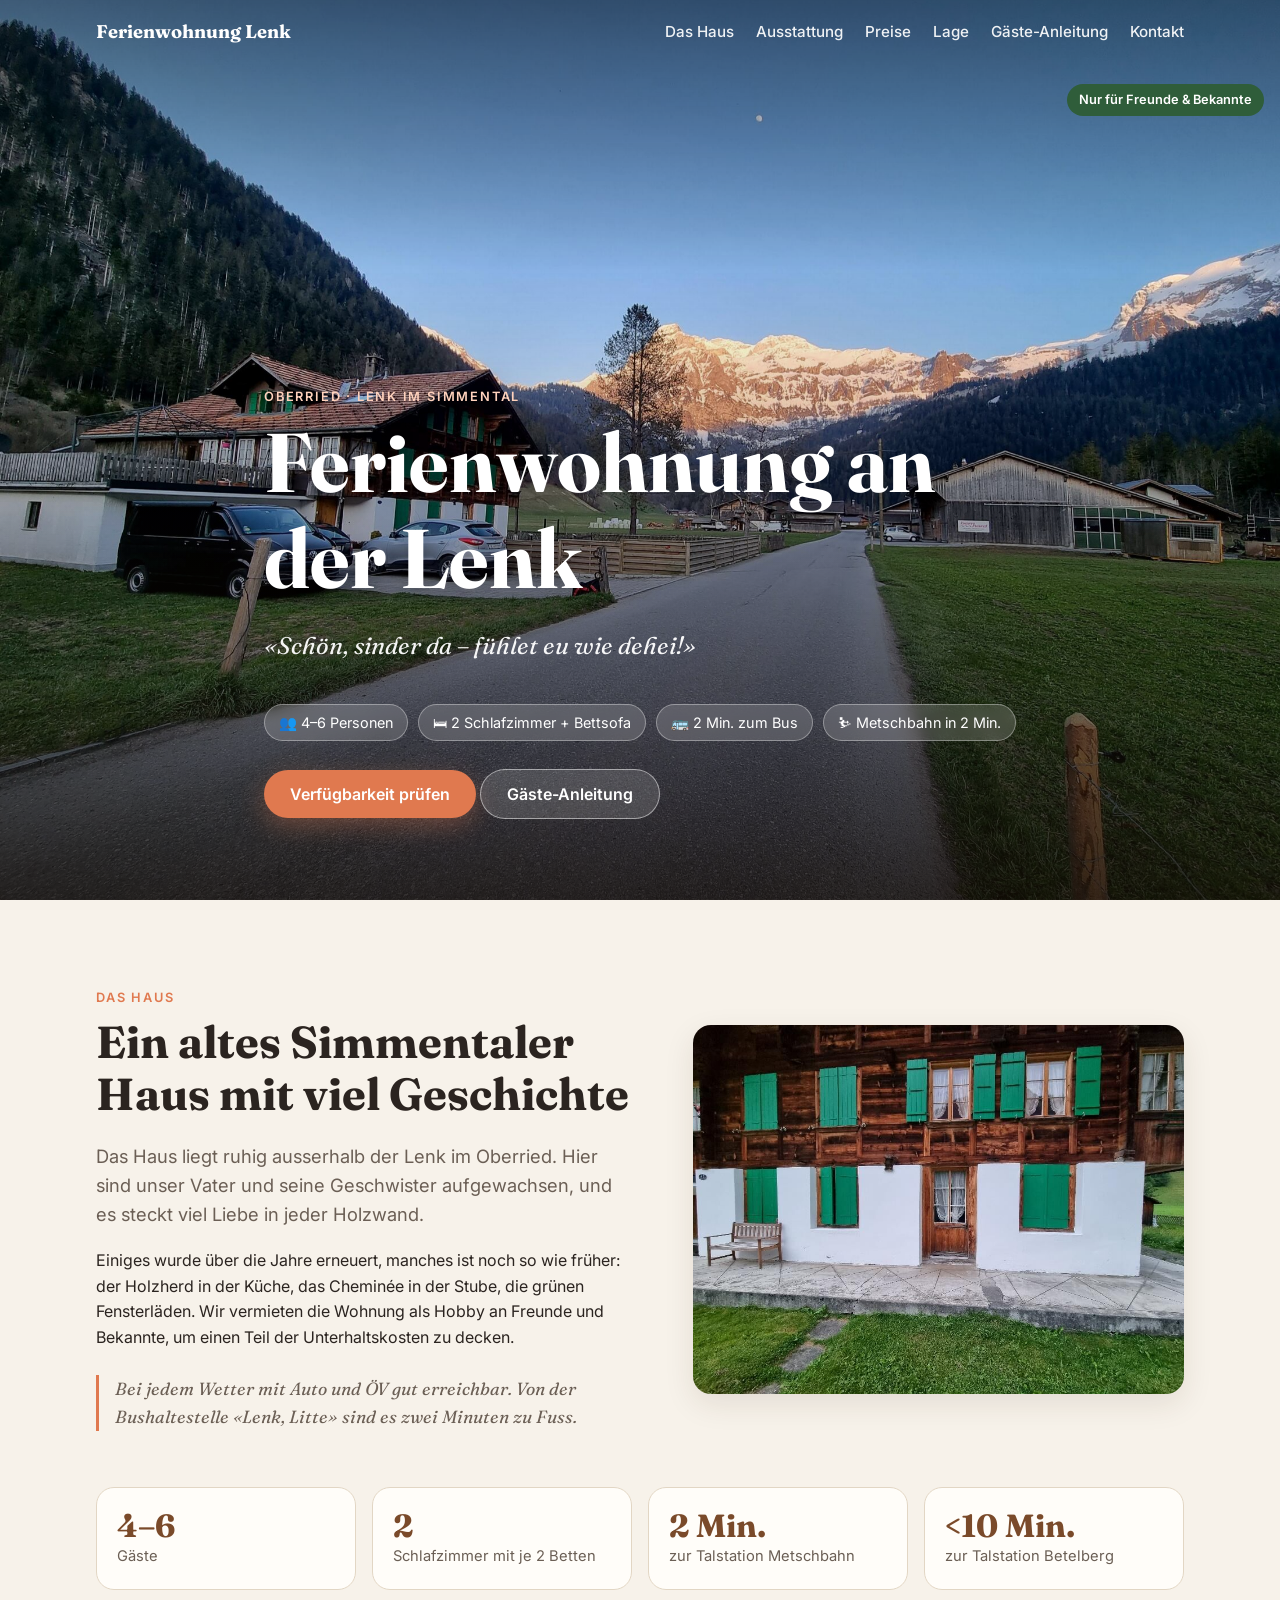
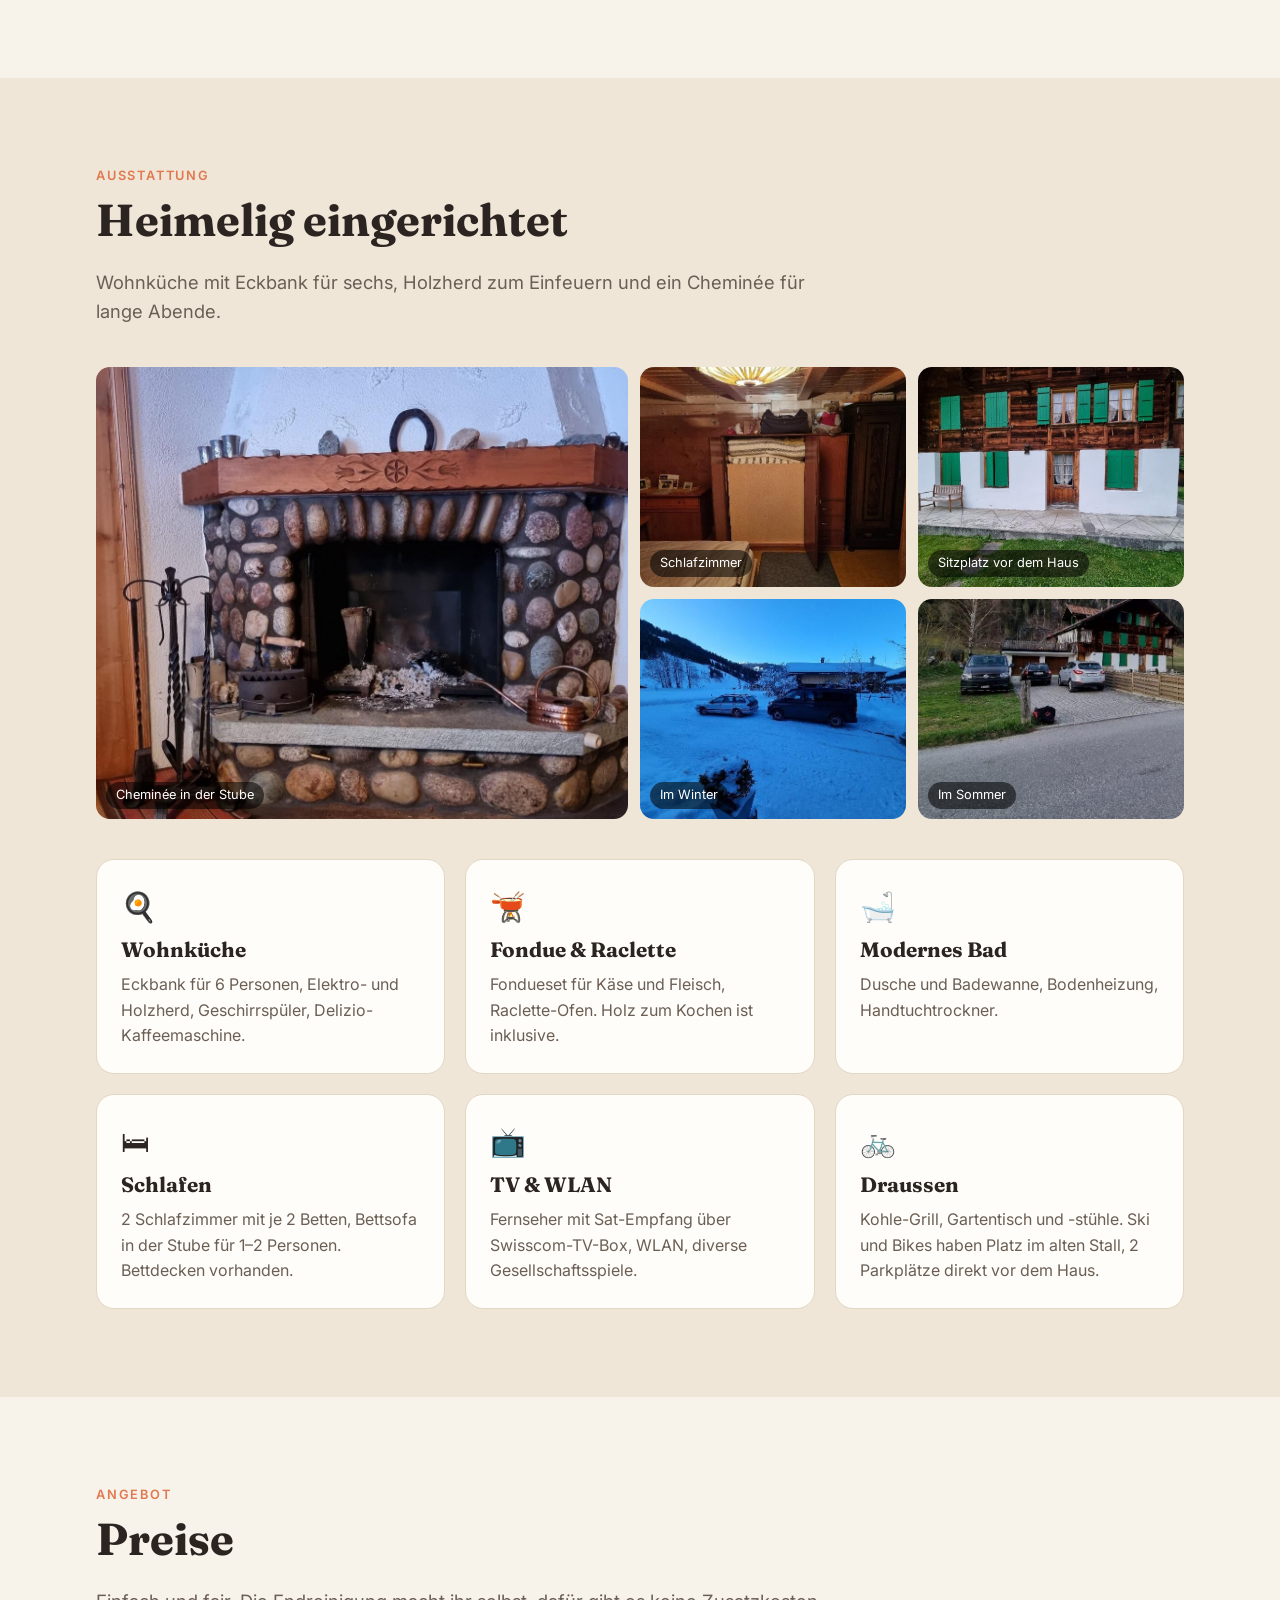
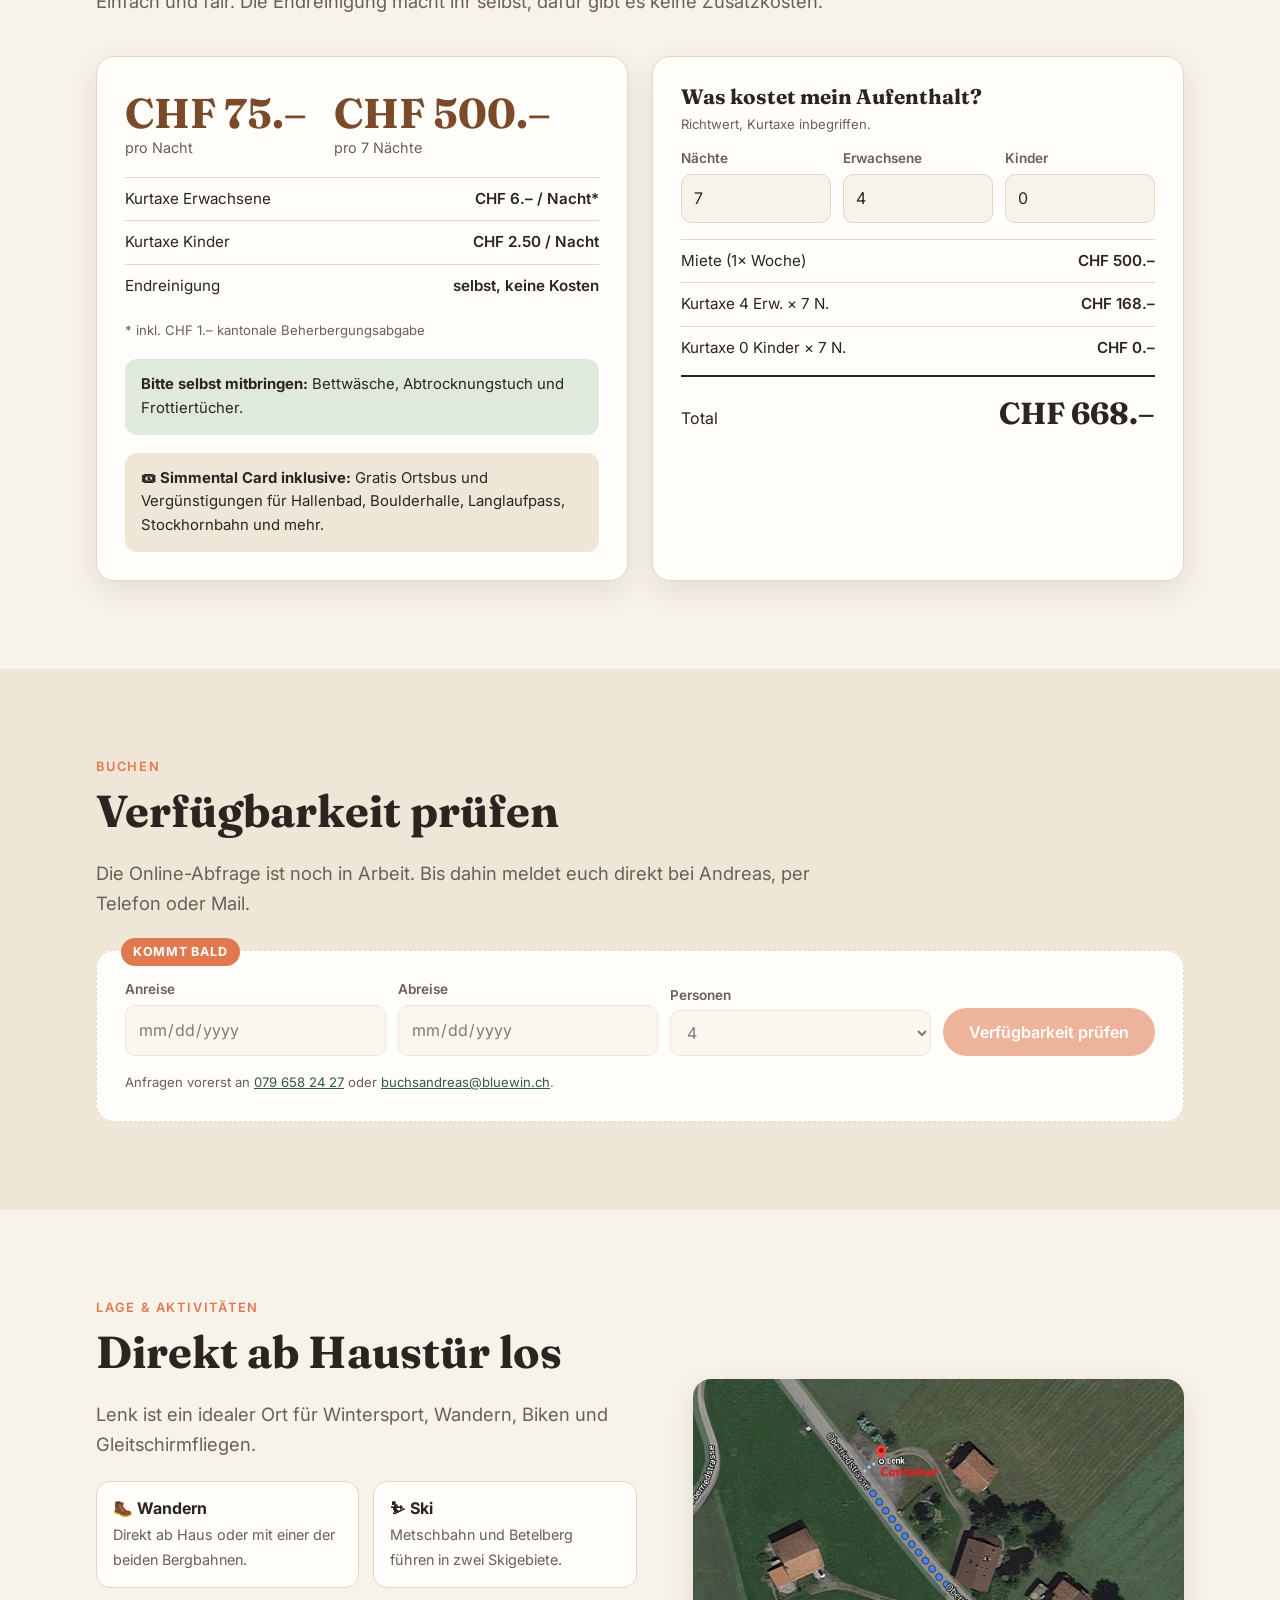
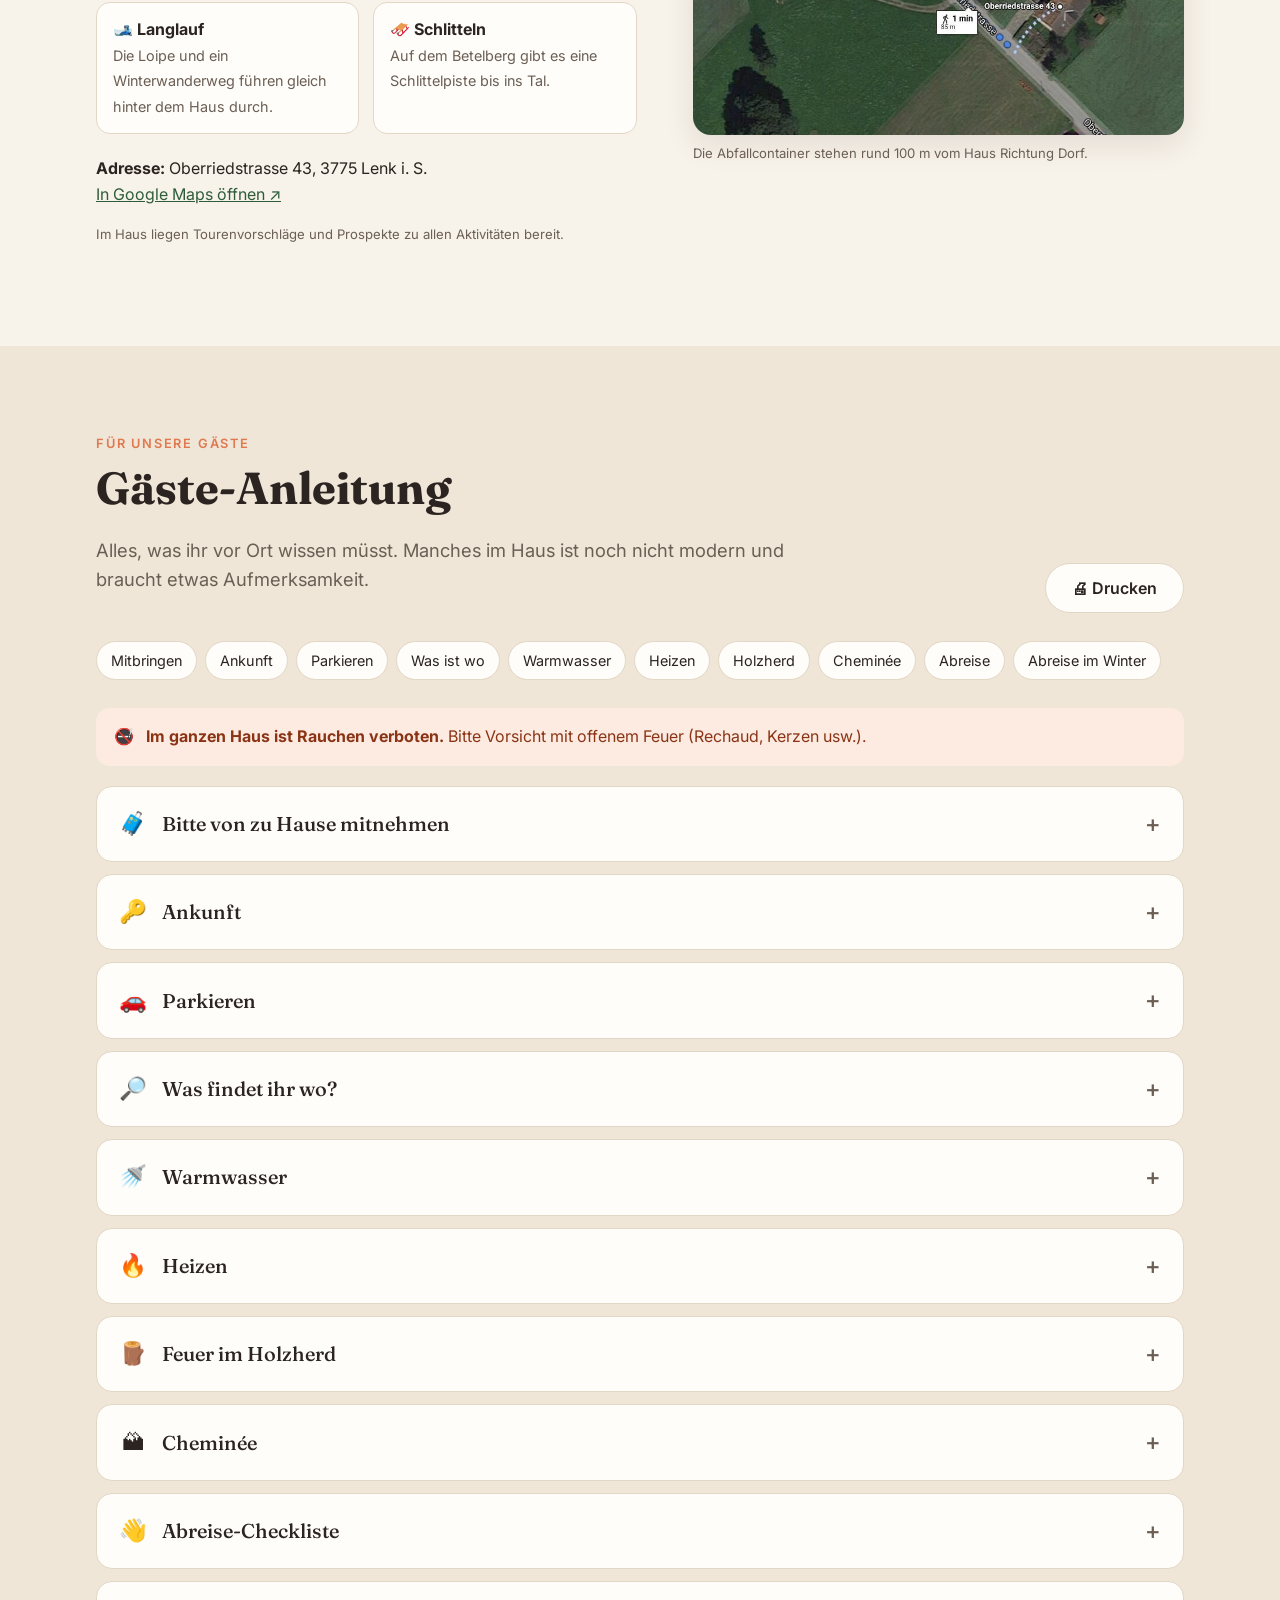
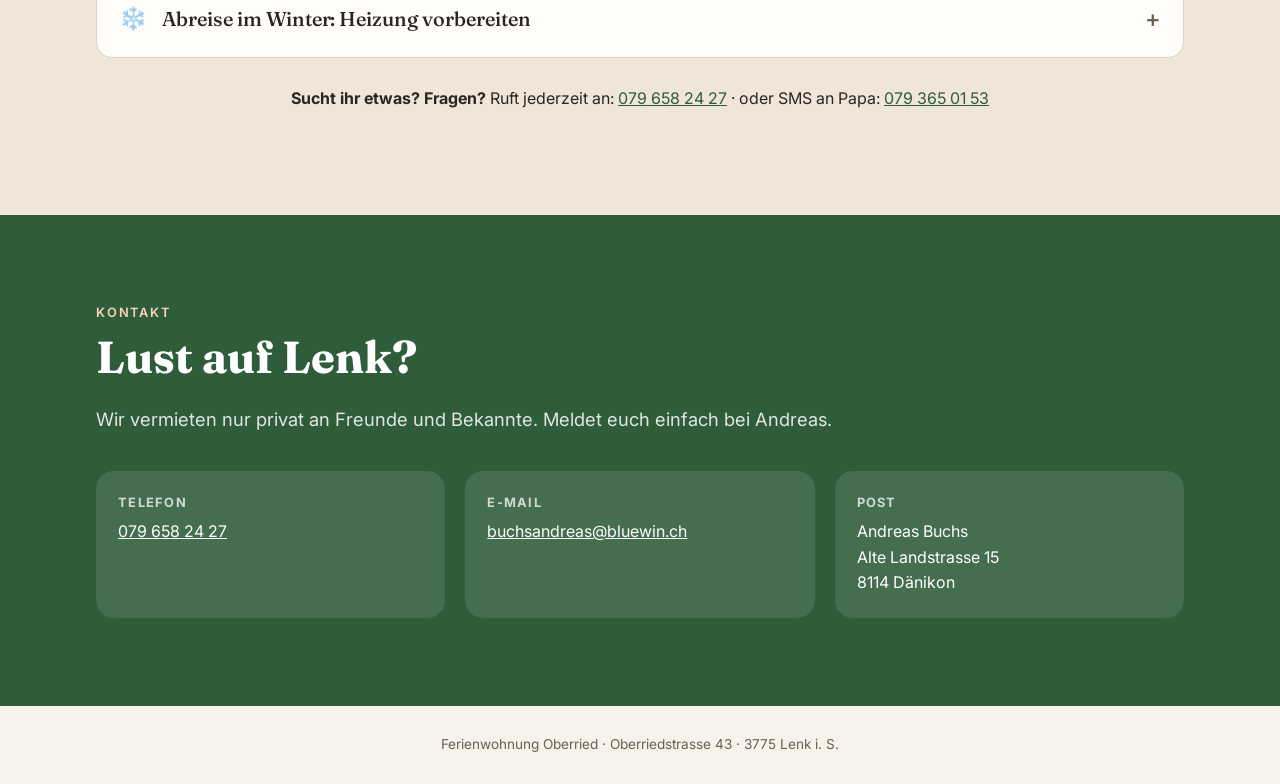
==== index.html @ f58a3313 "Webseite Ferienwohnung Lenk mit Angebot, Preisrechner und Gäste-Anleitung Co-Authored-By: Claude Opu" ====
<!doctype html>
<html lang="de-CH">
<head>
<meta charset="utf-8">
<meta name="viewport" content="width=device-width, initial-scale=1">
<title>Ferienwohnung Lenk</title>
<meta name="description" content="Heimelige Ferienwohnung für 4–6 Personen im Oberried an der Lenk im Simmental. Wandern, Biken, Skifahren direkt ab Haus.">
<meta property="og:title" content="Ferienwohnung an der Lenk im Simmental">
<meta property="og:description" content="Heimelige Ferienwohnung für 4–6 Personen im Oberried, Lenk i. S.">
<meta property="og:image" content="assets/img/hero.jpg">
<link rel="icon" href="data:image/svg+xml,<svg xmlns='http://www.w3.org/2000/svg' viewBox='0 0 64 64'><path d='M4 56 24 20l10 16 8-12 18 32Z' fill='%232f5d3a'/><path d='m24 20 6 10-6-2-6 4Z' fill='%23fff'/></svg>">
<link rel="preconnect" href="https://fonts.googleapis.com">
<link rel="preconnect" href="https://fonts.gstatic.com" crossorigin>
<link href="https://fonts.googleapis.com/css2?family=Fraunces:opsz,wght@9..144,500;9..144,700&family=Inter:wght@400;500;600&display=swap" rel="stylesheet">
<style>
:root{
  --bg:#f7f2ea; --bg-alt:#efe6d8; --card:#fffdf9; --ink:#2b2420; --muted:#6b5f55;
  --wood:#7a4a2a; --green:#2f5d3a; --green-soft:#dfe9dc; --glow:#e0794f; --line:#e2d6c4;
  --warn-bg:#fdebe2; --warn-ink:#8a3415; --shadow:0 10px 30px rgba(60,40,20,.10);
  --radius:18px;
}
@media (prefers-color-scheme: dark){
  :root:not([data-theme="light"]){
    --bg:#1a1714; --bg-alt:#221e1a; --card:#2a2520; --ink:#f1e9df; --muted:#b5a898;
    --wood:#d79a6a; --green:#8fc59b; --green-soft:#24362a; --glow:#f09a72; --line:#3b342d;
    --warn-bg:#3a2219; --warn-ink:#f4b08f; --shadow:0 10px 30px rgba(0,0,0,.35);
  }
}
:root[data-theme="dark"]{
  --bg:#1a1714; --bg-alt:#221e1a; --card:#2a2520; --ink:#f1e9df; --muted:#b5a898;
  --wood:#d79a6a; --green:#8fc59b; --green-soft:#24362a; --glow:#f09a72; --line:#3b342d;
  --warn-bg:#3a2219; --warn-ink:#f4b08f; --shadow:0 10px 30px rgba(0,0,0,.35);
}
*{box-sizing:border-box}
html{scroll-behavior:smooth;scroll-padding-top:72px}
body{margin:0;background:var(--bg);color:var(--ink);font:16px/1.6 Inter,system-ui,sans-serif;-webkit-font-smoothing:antialiased}
img{max-width:100%;display:block}
a{color:var(--green)}
h1,h2,h3{font-family:Fraunces,Georgia,serif;line-height:1.15;margin:0 0 .5em}
h2{font-size:clamp(1.9rem,4vw,2.8rem)}
h3{font-size:1.3rem}
.wrap{max-width:1120px;margin:0 auto;padding:0 16px}
section{padding:88px 0}
.eyebrow{font-size:.8rem;letter-spacing:.14em;text-transform:uppercase;color:var(--glow);font-weight:600;margin-bottom:.6em}
.lead{font-size:1.15rem;color:var(--muted);max-width:62ch}

/* Nav */
.nav{position:fixed;inset:0 0 auto 0;z-index:50;transition:background .3s,box-shadow .3s}
.nav .wrap{display:flex;align-items:center;gap:16px;height:64px}
.brand{font-family:Fraunces,serif;font-weight:700;font-size:1.15rem;color:#fff;text-decoration:none;margin-right:auto;white-space:nowrap}
.nav ul{display:flex;gap:22px;list-style:none;margin:0;padding:0}
.nav a.l{color:#fff;text-decoration:none;font-weight:500;font-size:.95rem;opacity:.92}
.nav a.l:hover{opacity:1}
.nav.solid{background:color-mix(in srgb,var(--bg) 92%,transparent);backdrop-filter:blur(10px);box-shadow:0 1px 0 var(--line)}
.nav.solid .brand,.nav.solid a.l{color:var(--ink)}
.menu-btn{display:none;background:none;border:0;color:inherit;font-size:1.6rem;cursor:pointer;color:#fff}
.nav.solid .menu-btn{color:var(--ink)}
@media (max-width:820px){
  .menu-btn{display:block}
  .nav ul{position:absolute;top:64px;left:0;right:0;flex-direction:column;gap:0;background:var(--bg);box-shadow:var(--shadow);display:none}
  .nav ul.open{display:flex}
  .nav ul a.l{display:block;padding:14px 16px;color:var(--ink);border-top:1px solid var(--line)}
}

/* Hero */
.hero{position:relative;min-height:100svh;display:flex;align-items:flex-end;color:#fff;padding:0 0 9vh;overflow:hidden}
.hero img{position:absolute;inset:0;width:100%;height:100%;object-fit:cover;object-position:60% 40%;z-index:-2;transform:scale(1.05);animation:zoom 18s ease-out forwards}
@keyframes zoom{to{transform:scale(1)}}
.hero::after{content:"";position:absolute;inset:0;z-index:-1;background:linear-gradient(180deg,rgba(0,0,0,.45) 0%,rgba(0,0,0,0) 30%,rgba(0,0,0,.15) 55%,rgba(20,12,6,.78) 100%)}
.hero h1{font-size:clamp(2.6rem,7vw,5.2rem);max-width:13ch;margin-bottom:.25em;text-shadow:0 2px 20px rgba(0,0,0,.3)}
.hero p.sub{font-family:Fraunces,serif;font-style:italic;font-size:clamp(1.15rem,2.4vw,1.5rem);margin:0 0 1.6em;opacity:.95}
.pill-row{display:flex;flex-wrap:wrap;gap:10px;margin-bottom:28px}
.pill{background:rgba(255,255,255,.16);border:1px solid rgba(255,255,255,.35);backdrop-filter:blur(6px);padding:6px 14px;border-radius:999px;font-size:.9rem}
.btn{display:inline-flex;align-items:center;gap:8px;border:0;border-radius:999px;padding:14px 26px;font:600 1rem Inter,sans-serif;text-decoration:none;cursor:pointer;transition:transform .15s,box-shadow .15s}
.btn:hover{transform:translateY(-2px)}
.btn-primary{background:var(--glow);color:#fff;box-shadow:0 8px 24px rgba(224,121,79,.35)}
.btn-ghost{background:rgba(255,255,255,.14);color:#fff;border:1px solid rgba(255,255,255,.5)}
.btn:disabled{opacity:.55;cursor:not-allowed;transform:none;box-shadow:none}
.private{position:absolute;top:84px;right:16px;background:var(--green);color:#fff;font-size:.8rem;font-weight:600;padding:6px 12px;border-radius:999px}

/* Intro */
.split{display:grid;grid-template-columns:1.1fr 1fr;gap:56px;align-items:center}
@media (max-width:860px){.split{grid-template-columns:1fr;gap:32px}}
.photo{border-radius:var(--radius);overflow:hidden;box-shadow:var(--shadow)}
.photo img{width:100%;height:100%;object-fit:cover}
.quote{border-left:3px solid var(--glow);padding-left:16px;font-family:Fraunces,serif;font-style:italic;font-size:1.1rem;color:var(--muted);margin:24px 0 0}
.facts{display:grid;grid-template-columns:repeat(4,1fr);gap:16px;margin-top:56px}
@media (max-width:760px){.facts{grid-template-columns:repeat(2,1fr)}}
.fact{background:var(--card);border:1px solid var(--line);border-radius:var(--radius);padding:20px}
.fact b{display:block;font-family:Fraunces,serif;font-size:2rem;color:var(--wood);line-height:1.1}
.fact span{color:var(--muted);font-size:.92rem}

/* Ausstattung */
.alt{background:var(--bg-alt)}
.grid3{display:grid;grid-template-columns:repeat(3,1fr);gap:20px;margin-top:40px}
@media (max-width:900px){.grid3{grid-template-columns:repeat(2,1fr)}}
@media (max-width:560px){.grid3{grid-template-columns:1fr}}
.card{background:var(--card);border:1px solid var(--line);border-radius:var(--radius);padding:24px}
.card .ic{font-size:1.8rem;margin-bottom:8px}
.card p{margin:0;color:var(--muted)}
.gallery{display:grid;grid-template-columns:2fr 1fr 1fr;grid-template-rows:220px 220px;gap:12px;margin-top:40px}
.gallery figure{margin:0;border-radius:14px;overflow:hidden;position:relative}
.gallery figure:first-child{grid-row:span 2}
.gallery img{width:100%;height:100%;object-fit:cover;transition:transform .5s}
.gallery figure:hover img{transform:scale(1.04)}
.gallery figcaption{position:absolute;left:10px;bottom:10px;background:rgba(0,0,0,.55);color:#fff;font-size:.8rem;padding:3px 10px;border-radius:999px}
@media (max-width:700px){.gallery{grid-template-columns:1fr 1fr;grid-template-rows:200px 150px 150px}.gallery figure:first-child{grid-column:span 2;grid-row:auto}}

/* Preise */
.price-grid{display:grid;grid-template-columns:1fr 1fr;gap:24px;margin-top:40px}
@media (max-width:860px){.price-grid{grid-template-columns:1fr}}
.price-card{background:var(--card);border:1px solid var(--line);border-radius:var(--radius);padding:28px;box-shadow:var(--shadow)}
.price-big{display:flex;gap:28px;flex-wrap:wrap;margin:8px 0 18px}
.price-big div b{font-family:Fraunces,serif;font-size:2.6rem;color:var(--wood);line-height:1}
.price-big div span{display:block;color:var(--muted);font-size:.9rem}
.tbl{width:100%;border-collapse:collapse;font-size:.95rem}
.tbl td{padding:9px 0;border-top:1px solid var(--line)}
.tbl td:last-child{text-align:right;font-weight:600}
.note{background:var(--green-soft);border-radius:12px;padding:14px 16px;font-size:.93rem;margin-top:18px}
.calc label{display:block;font-size:.85rem;font-weight:600;color:var(--muted);margin-bottom:4px}
.calc .row{display:grid;grid-template-columns:repeat(3,1fr);gap:12px;margin-bottom:16px}
.calc input,.avail input,.avail select{width:100%;padding:11px 12px;border-radius:10px;border:1px solid var(--line);background:var(--bg);color:var(--ink);font:inherit}
.calc .total{display:flex;justify-content:space-between;align-items:baseline;border-top:2px solid var(--ink);padding-top:12px;margin-top:6px}
.calc .total b{font-family:Fraunces,serif;font-size:1.9rem}
.small{font-size:.82rem;color:var(--muted)}

/* Verfügbarkeit */
.avail{position:relative;background:var(--card);border:1px dashed var(--line);border-radius:var(--radius);padding:28px;margin-top:32px}
.avail .row{display:grid;grid-template-columns:1fr 1fr 1fr auto;gap:12px;align-items:end}
@media (max-width:760px){.avail .row{grid-template-columns:1fr 1fr}.avail .row .btn{grid-column:span 2;justify-content:center}}
.avail label{display:block;font-size:.85rem;font-weight:600;color:var(--muted);margin-bottom:4px}
.avail fieldset{border:0;padding:0;margin:0;min-width:0}
.avail .row>*,.calc .row>*{min-width:0}
@media (max-width:420px){.avail{padding:24px 16px}}
.avail fieldset:disabled input,.avail fieldset:disabled select{opacity:.6}
.soon{position:absolute;top:-13px;left:24px;background:var(--glow);color:#fff;font-size:.78rem;font-weight:700;letter-spacing:.06em;text-transform:uppercase;padding:4px 12px;border-radius:999px}

/* Lage */
.act{display:grid;grid-template-columns:repeat(2,1fr);gap:14px;margin-top:22px}
.act div{background:var(--card);border:1px solid var(--line);border-radius:14px;padding:14px 16px}
.act b{display:block}
.act span{color:var(--muted);font-size:.9rem}

/* Anleitung */
.guide-head{display:flex;justify-content:space-between;align-items:flex-end;gap:20px;flex-wrap:wrap}
.chips{display:flex;flex-wrap:wrap;gap:8px;margin:28px 0}
.chips a{text-decoration:none;color:var(--ink);background:var(--card);border:1px solid var(--line);padding:7px 14px;border-radius:999px;font-size:.9rem}
.chips a:hover{border-color:var(--glow)}
.warn{background:var(--warn-bg);color:var(--warn-ink);border-radius:14px;padding:16px 18px;margin:0 0 20px;display:flex;gap:12px}
details.g{background:var(--card);border:1px solid var(--line);border-radius:16px;margin-bottom:12px;overflow:hidden}
details.g summary{cursor:pointer;list-style:none;padding:18px 22px;display:flex;align-items:center;gap:14px;font-family:Fraunces,serif;font-size:1.25rem;font-weight:500}
details.g summary::-webkit-details-marker{display:none}
details.g summary .em{font-size:1.4rem;width:1.8rem;text-align:center}
details.g summary::after{content:"+";margin-left:auto;font-family:Inter,sans-serif;font-size:1.5rem;color:var(--muted);transition:transform .2s}
details.g[open] summary::after{transform:rotate(45deg)}
details.g .body{padding:0 22px 22px 66px}
@media (max-width:600px){details.g .body{padding:0 18px 18px}}
details.g ul,details.g ol{padding-left:1.2em;margin:.4em 0 1em}
details.g li{margin:.35em 0}
.alert{border-left:4px solid var(--glow);background:var(--warn-bg);color:var(--warn-ink);padding:10px 14px;border-radius:0 10px 10px 0;margin:12px 0}
.figs{display:grid;grid-template-columns:repeat(auto-fill,minmax(180px,1fr));gap:12px;margin:14px 0}
.figs figure{margin:0}
.figs img{border-radius:10px;aspect-ratio:4/3;object-fit:cover;width:100%;cursor:zoom-in}
.figs figcaption{font-size:.82rem;color:var(--muted);margin-top:4px}
.sub-h{font-family:Inter,sans-serif;font-weight:600;font-size:1rem;margin:18px 0 4px}
.check li{list-style:none;margin-left:-1.2em}
.check label{display:flex;gap:10px;align-items:flex-start;cursor:pointer}
.check input{margin-top:5px;accent-color:var(--green);width:18px;height:18px;flex:none}
.check input:checked + span{text-decoration:line-through;color:var(--muted)}
.progress{height:6px;background:var(--line);border-radius:6px;overflow:hidden;margin:6px 0 14px}
.progress i{display:block;height:100%;background:var(--green);width:0;transition:width .3s}
.dims{display:flex;flex-wrap:wrap;gap:8px;margin:6px 0}
.dims span{background:var(--bg-alt);border-radius:8px;padding:4px 10px;font-size:.88rem}

/* Kontakt */
.contact{background:var(--green);color:#fff}
.contact a{color:#fff}
.contact .lead{color:rgba(255,255,255,.85)}
.contact-grid{display:grid;grid-template-columns:repeat(3,1fr);gap:20px;margin-top:36px}
@media (max-width:760px){.contact-grid{grid-template-columns:1fr}}
.contact-grid div{background:rgba(255,255,255,.1);border-radius:var(--radius);padding:22px}
.contact-grid b{display:block;font-size:.8rem;letter-spacing:.1em;text-transform:uppercase;opacity:.75;margin-bottom:6px}
footer{padding:28px 0;font-size:.85rem;color:var(--muted);text-align:center}

/* Lightbox */
.lb{position:fixed;inset:0;background:rgba(0,0,0,.88);display:none;align-items:center;justify-content:center;z-index:100;padding:16px;cursor:zoom-out}
.lb.on{display:flex}
.lb img{max-height:90vh;border-radius:10px}

.reveal{opacity:0;transform:translateY(24px);transition:opacity .7s,transform .7s}
.reveal.in{opacity:1;transform:none}
@media (prefers-reduced-motion:reduce){.reveal{opacity:1;transform:none}.hero img{animation:none}}

@media print{
  .nav,.hero,#haus,#ausstattung,#angebot,#verfuegbarkeit,#lage,.contact,footer,.chips,.print-btn{display:none!important}
  body{background:#fff;color:#000}
  details.g{break-inside:avoid;border:0}
  details.g .body{padding-left:0}
}
</style>
</head>
<body>

<nav class="nav" id="nav">
  <div class="wrap">
    <a class="brand" href="#top">Ferienwohnung Lenk</a>
    <button class="menu-btn" aria-label="Menü" id="menuBtn">☰</button>
    <ul id="menu">
      <li><a class="l" href="#haus">Das Haus</a></li>
      <li><a class="l" href="#ausstattung">Ausstattung</a></li>
      <li><a class="l" href="#angebot">Preise</a></li>
      <li><a class="l" href="#lage">Lage</a></li>
      <li><a class="l" href="#anleitung">Gäste-Anleitung</a></li>
      <li><a class="l" href="#kontakt">Kontakt</a></li>
    </ul>
  </div>
</nav>

<header class="hero" id="top">
  <img src="assets/img/hero.jpg" alt="Das Haus im Oberried mit Blick auf die verschneiten Berge im Abendrot">
  <span class="private">Nur für Freunde &amp; Bekannte</span>
  <div class="wrap">
    <div class="eyebrow" style="color:#ffd2bd">Oberried · Lenk im Simmental</div>
    <h1>Ferienwohnung an der Lenk</h1>
    <p class="sub">«Schön, sinder da – fühlet eu wie dehei!»</p>
    <div class="pill-row">
      <span class="pill">👥 4–6 Personen</span>
      <span class="pill">🛏 2 Schlafzimmer + Bettsofa</span>
      <span class="pill">🚌 2 Min. zum Bus</span>
      <span class="pill">⛷ Metschbahn in 2 Min.</span>
    </div>
    <a class="btn btn-primary" href="#verfuegbarkeit">Verfügbarkeit prüfen</a>
    <a class="btn btn-ghost" href="#anleitung">Gäste-Anleitung</a>
  </div>
</header>

<main>
<section id="haus">
  <div class="wrap split">
    <div class="reveal">
      <div class="eyebrow">Das Haus</div>
      <h2>Ein altes Simmentaler Haus mit viel Geschichte</h2>
      <p class="lead">Das Haus liegt ruhig ausserhalb der Lenk im Oberried. Hier sind unser Vater und seine Geschwister aufgewachsen, und es steckt viel Liebe in jeder Holzwand.</p>
      <p>Einiges wurde über die Jahre erneuert, manches ist noch so wie früher: der Holzherd in der Küche, das Cheminée in der Stube, die grünen Fensterläden. Wir vermieten die Wohnung als Hobby an Freunde und Bekannte, um einen Teil der Unterhaltskosten zu decken.</p>
      <p class="quote">Bei jedem Wetter mit Auto und ÖV gut erreichbar. Von der Bushaltestelle «Lenk, Litte» sind es zwei Minuten zu Fuss.</p>
    </div>
    <div class="photo reveal" style="aspect-ratio:4/3"><img src="assets/img/haus.jpg" alt="Fassade des Hauses mit grünen Fensterläden" loading="lazy"></div>
  </div>
  <div class="wrap">
    <div class="facts reveal">
      <div class="fact"><b>4–6</b><span>Gäste</span></div>
      <div class="fact"><b>2</b><span>Schlafzimmer mit je 2 Betten</span></div>
      <div class="fact"><b>2 Min.</b><span>zur Talstation Metschbahn</span></div>
      <div class="fact"><b>&lt;10 Min.</b><span>zur Talstation Betelberg</span></div>
    </div>
  </div>
</section>

<section id="ausstattung" class="alt">
  <div class="wrap">
    <div class="reveal">
      <div class="eyebrow">Ausstattung</div>
      <h2>Heimelig eingerichtet</h2>
      <p class="lead">Wohnküche mit Eckbank für sechs, Holzherd zum Einfeuern und ein Cheminée für lange Abende.</p>
    </div>
    <div class="gallery reveal">
      <figure><img src="assets/img/cheminee.jpg" alt="Cheminée aus Bollensteinen in der Stube" loading="lazy"><figcaption>Cheminée in der Stube</figcaption></figure>
      <figure><img src="assets/img/schlafzimmer.jpg" alt="Schlafzimmer mit Holztäfer" loading="lazy"><figcaption>Schlafzimmer</figcaption></figure>
      <figure><img src="assets/img/haus.jpg" alt="Hausfassade" loading="lazy" style="object-position:30% 50%"><figcaption>Sitzplatz vor dem Haus</figcaption></figure>
      <figure><img src="assets/img/parkplatz-winter.jpg" alt="Haus im Winter mit Schnee" loading="lazy"><figcaption>Im Winter</figcaption></figure>
      <figure><img src="assets/img/parkplatz-sommer.jpg" alt="Haus im Sommer mit Parkplatz" loading="lazy"><figcaption>Im Sommer</figcaption></figure>
    </div>
    <div class="grid3">
      <div class="card reveal"><div class="ic">🍳</div><h3>Wohnküche</h3><p>Eckbank für 6 Personen, Elektro- und Holzherd, Geschirrspüler, Delizio-Kaffeemaschine.</p></div>
      <div class="card reveal"><div class="ic">🫕</div><h3>Fondue &amp; Raclette</h3><p>Fondueset für Käse und Fleisch, Raclette-Ofen. Holz zum Kochen ist inklusive.</p></div>
      <div class="card reveal"><div class="ic">🛁</div><h3>Modernes Bad</h3><p>Dusche und Badewanne, Bodenheizung, Handtuchtrockner.</p></div>
      <div class="card reveal"><div class="ic">🛏</div><h3>Schlafen</h3><p>2 Schlafzimmer mit je 2 Betten, Bettsofa in der Stube für 1–2 Personen. Bettdecken vorhanden.</p></div>
      <div class="card reveal"><div class="ic">📺</div><h3>TV &amp; WLAN</h3><p>Fernseher mit Sat-Empfang über Swisscom-TV-Box, WLAN, diverse Gesellschaftsspiele.</p></div>
      <div class="card reveal"><div class="ic">🚲</div><h3>Draussen</h3><p>Kohle-Grill, Gartentisch und -stühle. Ski und Bikes haben Platz im alten Stall, 2 Parkplätze direkt vor dem Haus.</p></div>
    </div>
  </div>
</section>

<section id="angebot">
  <div class="wrap">
    <div class="reveal">
      <div class="eyebrow">Angebot</div>
      <h2>Preise</h2>
      <p class="lead">Einfach und fair. Die Endreinigung macht ihr selbst, dafür gibt es keine Zusatzkosten.</p>
    </div>
    <div class="price-grid">
      <div class="price-card reveal">
        <div class="price-big">
          <div><b>CHF 75.–</b><span>pro Nacht</span></div>
          <div><b>CHF 500.–</b><span>pro 7 Nächte</span></div>
        </div>
        <table class="tbl">
          <tr><td>Kurtaxe Erwachsene</td><td>CHF 6.– / Nacht*</td></tr>
          <tr><td>Kurtaxe Kinder</td><td>CHF 2.50 / Nacht</td></tr>
          <tr><td>Endreinigung</td><td>selbst, keine Kosten</td></tr>
        </table>
        <p class="small">* inkl. CHF 1.– kantonale Beherbergungsabgabe</p>
        <div class="note"><b>Bitte selbst mitbringen:</b> Bettwäsche, Abtrocknungstuch und Frottiertücher.</div>
        <div class="note" style="background:var(--bg-alt)"><b>🎟 Simmental Card inklusive:</b> Gratis Ortsbus und Vergünstigungen für Hallenbad, Boulderhalle, Langlaufpass, Stockhornbahn und mehr.</div>
      </div>
      <div class="price-card calc reveal" id="calc">
        <h3>Was kostet mein Aufenthalt?</h3>
        <p class="small" style="margin-top:-6px">Richtwert, Kurtaxe inbegriffen.</p>
        <div class="row">
          <div><label for="cN">Nächte</label><input id="cN" type="number" min="1" max="60" value="7"></div>
          <div><label for="cA">Erwachsene</label><input id="cA" type="number" min="1" max="6" value="4"></div>
          <div><label for="cK">Kinder</label><input id="cK" type="number" min="0" max="5" value="0"></div>
        </div>
        <table class="tbl">
          <tr><td id="lMiete">Miete</td><td id="vMiete"></td></tr>
          <tr><td id="lKurA">Kurtaxe Erwachsene</td><td id="vKurA"></td></tr>
          <tr><td id="lKurK">Kurtaxe Kinder</td><td id="vKurK"></td></tr>
        </table>
        <div class="total"><span>Total</span><b id="vTot"></b></div>
        <p class="small" id="cWarn" style="color:var(--warn-ink);min-height:1.2em"></p>
      </div>
    </div>
  </div>
</section>

<section id="verfuegbarkeit" class="alt">
  <div class="wrap">
    <div class="reveal">
      <div class="eyebrow">Buchen</div>
      <h2>Verfügbarkeit prüfen</h2>
      <p class="lead">Die Online-Abfrage ist noch in Arbeit. Bis dahin meldet euch direkt bei Andreas, per Telefon oder Mail.</p>
    </div>
    <form class="avail reveal" onsubmit="return false" aria-describedby="availNote">
      <span class="soon">Kommt bald</span>
      <fieldset disabled>
        <div class="row">
          <div><label for="aIn">Anreise</label><input id="aIn" type="date"></div>
          <div><label for="aOut">Abreise</label><input id="aOut" type="date"></div>
          <div><label for="aG">Personen</label>
            <select id="aG"><option>1</option><option>2</option><option>3</option><option selected>4</option><option>5</option><option>6</option></select></div>
          <button class="btn btn-primary" type="submit" disabled>Verfügbarkeit prüfen</button>
        </div>
      </fieldset>
      <p class="small" id="availNote" style="margin:16px 0 0">Anfragen vorerst an <a href="tel:+41796582427">079 658 24 27</a> oder <a href="mailto:buchsandreas@bluewin.ch?subject=Anfrage%20Ferienwohnung%20Lenk">buchsandreas@bluewin.ch</a>.</p>
    </form>
  </div>
</section>

<section id="lage">
  <div class="wrap split">
    <div class="reveal">
      <div class="eyebrow">Lage &amp; Aktivitäten</div>
      <h2>Direkt ab Haustür los</h2>
      <p class="lead">Lenk ist ein idealer Ort für Wintersport, Wandern, Biken und Gleitschirmfliegen.</p>
      <div class="act">
        <div><b>🥾 Wandern</b><span>Direkt ab Haus oder mit einer der beiden Bergbahnen.</span></div>
        <div><b>⛷ Ski</b><span>Metschbahn und Betelberg führen in zwei Skigebiete.</span></div>
        <div><b>🎿 Langlauf</b><span>Die Loipe und ein Winterwanderweg führen gleich hinter dem Haus durch.</span></div>
        <div><b>🛷 Schlitteln</b><span>Auf dem Betelberg gibt es eine Schlittelpiste bis ins Tal.</span></div>
      </div>
      <p style="margin-top:22px"><b>Adresse:</b> Oberriedstrasse 43, 3775 Lenk i. S.<br>
      <a href="https://www.google.com/maps/search/?api=1&query=Oberriedstrasse+43%2C+3775+Lenk" target="_blank" rel="noopener">In Google Maps öffnen ↗</a></p>
      <p class="small">Im Haus liegen Tourenvorschläge und Prospekte zu allen Aktivitäten bereit.</p>
    </div>
    <div class="reveal">
      <div class="photo"><img src="assets/img/lageplan.jpg" alt="Luftbild mit Haus und Parkplätzen" loading="lazy"></div>
      <p class="small" style="margin-top:8px">Die Abfallcontainer stehen rund 100 m vom Haus Richtung Dorf.</p>
    </div>
  </div>
</section>

<section id="anleitung" class="alt">
  <div class="wrap">
    <div class="guide-head reveal">
      <div>
        <div class="eyebrow">Für unsere Gäste</div>
        <h2>Gäste-Anleitung</h2>
        <p class="lead">Alles, was ihr vor Ort wissen müsst. Manches im Haus ist noch nicht modern und braucht etwas Aufmerksamkeit.</p>
      </div>
      <button class="btn print-btn" style="background:var(--card);color:var(--ink);border:1px solid var(--line)" onclick="openAll();window.print()">🖨 Drucken</button>
    </div>

    <nav class="chips" aria-label="Kapitel">
      <a href="#g-mitbringen">Mitbringen</a><a href="#g-ankunft">Ankunft</a><a href="#g-parkieren">Parkieren</a>
      <a href="#g-wo">Was ist wo</a><a href="#g-wasser">Warmwasser</a><a href="#g-heizen">Heizen</a>
      <a href="#g-holzherd">Holzherd</a><a href="#g-cheminee">Cheminée</a><a href="#g-abreise">Abreise</a><a href="#g-winter">Abreise im Winter</a>
    </nav>

    <div class="warn"><span>🚭</span><div><b>Im ganzen Haus ist Rauchen verboten.</b> Bitte Vorsicht mit offenem Feuer (Rechaud, Kerzen usw.).</div></div>

    <details class="g" id="g-mitbringen">
      <summary><span class="em">🧳</span>Bitte von zu Hause mitnehmen</summary>
      <div class="body">
        <p class="sub-h">Eigene Bettwäsche</p>
        <div class="dims"><span>Matratze 90 × 200 cm</span><span>Kissen 50 × 70 cm</span><span>Duvet 160 × 210 cm</span></div>
        <p class="sub-h">Frotteewäsche fürs Bad</p>
        <p>Badetuch oder Duschtuch, Waschlappen, Handtücher.</p>
      </div>
    </details>

    <details class="g" id="g-ankunft">
      <summary><span class="em">🔑</span>Ankunft</summary>
      <div class="body">
        <ul>
          <li>Fensterläden öffnen und aussen an der Fassade arretieren.</li>
          <li>Kühlschrank einschalten, wenn ihr ihn braucht (im Winter mit der Heizung umstecken).</li>
          <li>Stecker für den Fernseher in der Stube einstecken, das WLAN startet automatisch mit.</li>
          <li>Die Pflanzen freuen sich über Wasser, 1× pro Woche.</li>
          <li>Ski und Snowboards gehören in die Kammer (kleine Werkstatt unter der Stube, von aussen zugänglich). Der Schlüssel hängt ganz unten am Schlüsselbrett in der Küche neben der Spüle.</li>
          <li>Im kleinen Schlafzimmer lässt sich beim grossen Fenster der Laden schliessen.</li>
        </ul>
        <p class="sub-h">Im Winter zusätzlich</p>
        <ul>
          <li>Den kleinen Elektro-Speicherofen in Küche und Bad zur Seite stellen und ausstecken.</li>
          <li class="alert" style="list-style:none;margin-left:-1.2em">Ist der Ofen noch heiss, darf er nicht nahe an Gegenstände oder die Wand gestellt werden. Brandgefahr!</li>
          <li>Heizung einschalten, siehe <a href="#g-heizen">Heizen</a>.</li>
        </ul>
      </div>
    </details>

    <details class="g" id="g-parkieren">
      <summary><span class="em">🚗</span>Parkieren</summary>
      <div class="body">
        <ul>
          <li>Autos auf der angrenzenden Wiese (Kiesplatz) abstellen. Garagen und Durchfahrt freihalten, die Garagen sind vermietet.</li>
          <li>Ein einzelnes kleines Auto darf ganz dicht an den Zaun, solange Garagen und Durchfahrt frei bleiben.</li>
          <li>Der Platz bei den Containern ist öffentlich. Im Winter dort nicht vor den Schneehaufen stellen, der Schneepflug braucht Platz.</li>
        </ul>
        <div class="figs">
          <figure><img src="assets/img/parkplatz-sommer.jpg" alt="Parkplatz im Sommer" loading="lazy"><figcaption>Sommer</figcaption></figure>
          <figure><img src="assets/img/parkplatz-winter.jpg" alt="Parkplatz im Winter" loading="lazy"><figcaption>Winter</figcaption></figure>
          <figure><img src="assets/img/lageplan.jpg" alt="Lageplan" loading="lazy"><figcaption>Lageplan</figcaption></figure>
        </div>
      </div>
    </details>

    <details class="g" id="g-wo">
      <summary><span class="em">🔎</span>Was findet ihr wo?</summary>
      <div class="body">
        <ul>
          <li><b>Gebührensäcke</b> (weiss, 17/35 l) unter der Spüle. Abfallsäcke bei der Abreise in die Container ca. 100 m Richtung Dorf.</li>
          <li><b>Recycling</b> (Glas, Metall, Karton, Papier) gründlich ausgewaschen in die Kammer stellen.</li>
          <li><b>Küchenlappen und Geschirrtücher</b> im Bad, unterste Schublade. Gebrauchte bei der Abreise in der Dili an den Windelständer hängen, trockene schmutzige in die Eckbank bei der Tür.</li>
          <li><b>WC- und Küchenpapier</b>, Putzkessel und Putzlappen in der Dili im weissen Schrank. Die Dili (Heuboden) erreicht ihr aus der Küche über die Laube durch die Tür links.</li>
          <li><b>Staubsauger</b> steht in der Wohnung, Reinigungsmittel unter der Spüle.</li>
          <li><b>Vorräte</b>: Salz, Zucker, Mehl, Sirup, Öl, Essig, Pasta, Reis, Tee, Kaffee, Bouillon und Gewürze. Was ihr aufbraucht, bitte nachfüllen oder kurz Bescheid geben.</li>
          <li><b>Fernseher</b> mit «Mi TV Box» an HDMI 2: BlueTV, und mit eigenem Login Netflix, Disney+ usw.</li>
          <li><b>Bettdecken fürs Bettsofa</b> im alten Schlafzimmer im kleinen braunen Schrank neben dem Bett.</li>
          <li><b>Ersatz-Bettwäsche</b> (Duvet 160×240, Kissen 60×90) unten im grossen Schlafzimmerschrank.</li>
          <li><b>Gartenmöbel</b>, Grill, Liegestuhl und Sonnenschirm im Stall oder im alten Hühnerstall.</li>
        </ul>
        <div class="alert">Parkett nie nass reinigen! Nur wo nötig mit feuchtem Lappen wischen und trocknen.</div>
        <p>Schaut euch gerne überall um, wir haben nichts zu verstecken. Tragt aber Sorge zu den persönlichen, nicht ersetzbaren Sachen.</p>
      </div>
    </details>

    <details class="g" id="g-wasser">
      <summary><span class="em">🚿</span>Warmwasser</summary>
      <div class="body">
        <p>Es gibt nur einen <b>200-Liter-Boiler</b>, der nachts auflädt. Geht sparsam mit warmem Wasser um, sonst duscht der Letzte kalt.</p>
        <ul>
          <li>Zum Abwaschen lieber den Geschirrspüler nehmen oder Wasser auf dem Holzherd heiss machen.</li>
          <li>Geht das Warmwasser aus, kann der Boiler auf Tagesheizen umgestellt werden. Das stellt automatisch wieder auf Nacht zurück. Schreibt Andreas (<a href="tel:+41796582427">079 658 24 27</a>), er erklärt euch wie.</li>
        </ul>
      </div>
    </details>

    <details class="g" id="g-heizen">
      <summary><span class="em">🔥</span>Heizen</summary>
      <div class="body">
        <p>Wenn es kalt ist und ihr länger als eine Nacht bleibt, die Elektro-Speicheröfen einschalten. Sie brauchen eine Nacht zum Aufladen, die erste Nacht bleibt es leider noch kühl.</p>
        <div class="alert"><b>Achtung:</b> Die Speicheröfen werden sehr heiss. Nie abdecken, auch nicht zum Kleidertrocknen!</div>

        <p class="sub-h">Stube</p>
        <ul>
          <li>Speicherofen unter den Fenstern auf <b>Maximum</b> stellen (Drehschalter unten rechts am Ofen).</li>
          <li>Das Steuergerät hängt über dem Sofa neben dem Fenster hinter dem Vorhang. Die Temperatur dort nicht verstellen.</li>
          <li>Grundeinstellung: Tasten A und B beide aus.</li>
          <li><b>Taste A</b> entlädt den Speicher schnell, z. B. abends für rasch warme Luft. Funktioniert nur, wenn der Ofen geladen ist.</li>
          <li><b>Taste B</b> bleibt aus. Damit heizt der Ofen tagsüber direkt mit Strom (teuer) und lädt nachts nicht.</li>
        </ul>
        <p class="sub-h">Schlafzimmer</p>
        <p>Je ein Speicherofen pro Zimmer, Bedienung wie in der Stube. Stufe <b>3 oder 4</b>. Nur im Zimmer einschalten, das ihr braucht, und beim anderen die Tür schliessen.</p>
        <p class="sub-h">Bad</p>
        <ul>
          <li>Bodenheizung: Regler rechts beim Reingehen, auf ca. 15–20 °C. Beim Duschen kurz auf 25 °C oder mehr.</li>
          <li>Handtuchtrockner neben der Badewanne über die Fernbedienung auf der Ablage über dem WC.</li>
        </ul>
        <p class="sub-h">Erster Abend zu kalt?</p>
        <ul>
          <li>Den kleinen Speicherofen aus der Küche direkt in eine freie Steckdose stecken.</li>
          <li>Mit dem kleinen Heizlüfter das Schlafzimmer kurz vor dem Schlafen aufwärmen.</li>
        </ul>
        <div class="alert">Kleiner Ofen und Heizlüfter nie unbeaufsichtigt lassen. Wer ins Bett oder aus dem Haus geht, steckt sie aus. Brandgefahr!</div>
        <div class="figs">
          <figure><img src="assets/img/speicherofen.jpg" alt="Drehregler am Speicherofen" loading="lazy"><figcaption>Drehregler unten rechts am Speicherofen</figcaption></figure>
          <figure><img src="assets/img/bodenheizung-30.jpg" alt="Bodenheizung auf 30 Grad" loading="lazy"><figcaption>Bodenheizung Bad: heizt auf 30 °C</figcaption></figure>
          <figure><img src="assets/img/bodenheizung-frost.jpg" alt="Bodenheizung auf Frostschutz" loading="lazy"><figcaption>Bodenheizung Bad: Frostschutz ❄</figcaption></figure>
        </div>
      </div>
    </details>

    <details class="g" id="g-holzherd">
      <summary><span class="em">🪵</span>Feuer im Holzherd</summary>
      <div class="body">
        <p>Alle Pfadfinder und Feuer-Fans dürfen den Holzherd in der Küche einfeuern, er gibt viel Wärme. Holz zum Kochen ist inklusive, für mehr freuen wir uns über einen Batzen in die Kasse.</p>
        <ol>
          <li>Holz liegt in der Schublade neben dem Herd, mehr in der Dili. Bitte nicht den ganzen Vorrat verbrauchen.</li>
          <li>Anzündwürfel und Streichhölzer sind im Küchenschrank.</li>
          <li><b>Kamin öffnen:</b> Hebel hinten rechts auf der Arbeitsfläche zu euch ziehen. Zeigt er zur Küchenmitte, ist der Kamin offen.</li>
          <li>Gusseisen-Klappe öffnen, zwei Scheite rein, Anzündwürfel drauf, anzünden, zwei weitere Scheite drüber, Klappe schliessen.</li>
          <li>Das Türchen mit der Ascheschublade (unter der Feuerstelle) 5 Minuten offen lassen.</li>
          <li>Danach Türchen schliessen und den Schieber (Plastikteil mit Flämmchen) ganz öffnen.</li>
          <li>Zieht der Rauch gut ab, nach und nach Holz nachlegen, durch die Feuertür oder die Klappe.</li>
          <li><b>Feuer aus?</b> Kamin-Riegel von euch wegdrücken. Zeigt er zur Wand, ist der Kamin zu.</li>
        </ol>
        <div class="alert">Anfeuern braucht Geduld: Erst wenn es etwas warm ist, zieht der Rauch durchs Kamin ab. Bei sehr kalten Temperaturen raten wir Ungeübten ab, weil ein Kaltluftpfropfen im Kamin die Wohnung mit Rauch füllen kann.</div>
        <ul>
          <li>Am letzten Morgen kein Feuer mehr machen, die Asche muss bei der Abreise ganz kalt sein.</li>
          <li>Ascheschublade nur kalt leeren, in die Metallkessel in der Kammer. Bitte draussen auf der Terrasse umleeren.</li>
          <li>Im Winter bei der Abreise die Holzschublade wieder auffüllen.</li>
        </ul>
        <div class="figs">
          <figure><img src="assets/img/holzherd-zu.jpg" alt="Kamin-Hebel geschlossen" loading="lazy"><figcaption>Kamin geschlossen</figcaption></figure>
          <figure><img src="assets/img/holzherd-offen.jpg" alt="Kamin-Hebel offen" loading="lazy"><figcaption>Kamin offen</figcaption></figure>
          <figure><img src="assets/img/anzuendwuerfel.jpg" alt="Holz mit Anzündwürfel" loading="lazy"><figcaption>Holz + Anzündwürfel</figcaption></figure>
          <figure><img src="assets/img/schieber.jpg" alt="Schieber am Türchen" loading="lazy"><figcaption>Schieber regelt die Flamme</figcaption></figure>
          <figure><img src="assets/img/aschekuebel.jpg" alt="Aschekübel in der Kammer" loading="lazy"><figcaption>Aschekübel: nur kalte Asche</figcaption></figure>
        </div>
      </div>
    </details>

    <details class="g" id="g-cheminee">
      <summary><span class="em">🏔</span>Cheminée</summary>
      <div class="body">
        <p>Das Cheminée in der Stube dürft ihr einfeuern, wenn ihr <b>mindestens 3 Nächte</b> bleibt. Fürs Holz freuen wir uns über einen Batzen in die Kasse.</p>
        <ul>
          <li>Vor dem Feuern den Kamin öffnen, und danach nicht vergessen, ihn wieder zu schliessen.</li>
          <li>Unten gibt es zwei Frischluftklappen aus dem Keller: eine fürs Feuer, eine seitlich für die Warmluftheizung. Letztere öffnen, sobald das Feuer richtig brennt.</li>
        </ul>
        <div class="figs">
          <figure><img src="assets/img/cheminee.jpg" alt="Cheminée" loading="lazy"><figcaption>Das Cheminée</figcaption></figure>
          <figure><img src="assets/img/cheminee-zu.jpg" alt="Kaminklappe geschlossen" loading="lazy"><figcaption>Kamin geschlossen</figcaption></figure>
          <figure><img src="assets/img/cheminee-offen.jpg" alt="Kaminklappe offen" loading="lazy"><figcaption>Kamin offen</figcaption></figure>
        </div>
      </div>
    </details>

    <details class="g" id="g-abreise">
      <summary><span class="em">👋</span>Abreise-Checkliste</summary>
      <div class="body">
        <p>Hinterlasst die Wohnung so sauber, wie ihr sie angetroffen habt. Zum Abhaken:</p>
        <div class="progress"><i data-for="cl-abreise"></i></div>
        <ul class="check" id="cl-abreise">
          <li><label><input type="checkbox"><span>Böden saugen, Oberflächen und Bad von Gebrauchsspuren befreien</span></label></li>
          <li><label><input type="checkbox"><span>Abfallsack bei der Sammelstelle einwerfen</span></label></li>
          <li><label><input type="checkbox"><span>Keine Essensreste liegen lassen, Angebrochenes in Tupperware/Blechdosen oder mitnehmen (wegen Mäusen)</span></label></li>
          <li><label><input type="checkbox"><span>Recycling in die Kammer</span></label></li>
          <li><label><input type="checkbox"><span>Kühlschrank ausschalten, beide Türen (auch Gefrierfach) offen fixieren</span></label></li>
          <li><label><input type="checkbox"><span>Stecker von Fernseher und Radio ausstecken</span></label></li>
          <li><label><input type="checkbox"><span>Pflanzen noch einmal giessen</span></label></li>
          <li><label><input type="checkbox"><span>Alle Fensterläden schliessen und arretieren</span></label></li>
          <li><label><input type="checkbox"><span>Kamin-Riegel am Holzherd geschlossen?</span></label></li>
          <li><label><input type="checkbox"><span>Kalte Asche vom Holzherd in der Kammer entsorgen</span></label></li>
          <li><label><input type="checkbox"><span>Lappen und Tücher in der Dili aufhängen</span></label></li>
        </ul>
      </div>
    </details>

    <details class="g" id="g-winter">
      <summary><span class="em">❄️</span>Abreise im Winter: Heizung vorbereiten</summary>
      <div class="body">
        <div class="alert">Wichtig, sonst funktioniert die Fernsteuerung der Heizung nicht!</div>
        <div class="progress"><i data-for="cl-winter"></i></div>
        <ul class="check" id="cl-winter">
          <li><label><input type="checkbox"><span>Speicherofen Stube auf Stufe 3 (Steuerung: A und B aus)</span></label></li>
          <li><label><input type="checkbox"><span>Speicheröfen Schlafzimmer auf 0 (Steuerung: A und B aus)</span></label></li>
          <li><label><input type="checkbox"><span>Bodenheizung Bad auf Frostschutz ❄</span></label></li>
          <li><label><input type="checkbox"><span>Handtuchtrockner auf Frostschutz: an der Fernbedienung rechte Taste bis zur Schneeflocke durchklicken, blaues Licht blinkt langsam</span></label></li>
          <li><label><input type="checkbox"><span>Kleiner Speicherofen frei in die Küchenmitte, Stufe 2–3, in Adapter S3 einstecken</span></label></li>
          <li><label><input type="checkbox"><span>Heizlüfter Schlafzimmer bei der Küche: nichts direkt anblasen, sicher hinstellen, Adapter S2</span></label></li>
          <li><label><input type="checkbox"><span>Heizlüfter Schlafzimmer bei der Stube auf mittlere Stufe, Adapter S4 (mit Nachttischlampe umstecken)</span></label></li>
          <li><label><input type="checkbox"><span>Elektroheizung in die Badmitte, einschalten, Adapter S1 (mit Kühlschrank umstecken)</span></label></li>
          <li><label><input type="checkbox"><span>Schlafzimmertüren schliessen, Türen zu Stube und Bad offen lassen</span></label></li>
        </ul>
        <p class="small">Fotos zu allen Öfen findet ihr in der gedruckten Anleitung im Haus.</p>
      </div>
    </details>

    <p style="margin-top:28px;text-align:center"><b>Sucht ihr etwas? Fragen?</b> Ruft jederzeit an: <a href="tel:+41796582427">079 658 24 27</a> · oder SMS an Papa: <a href="sms:+41793650153">079 365 01 53</a></p>
  </div>
</section>
</main>

<section id="kontakt" class="contact">
  <div class="wrap">
    <div class="eyebrow" style="color:#ffd2bd">Kontakt</div>
    <h2>Lust auf Lenk?</h2>
    <p class="lead">Wir vermieten nur privat an Freunde und Bekannte. Meldet euch einfach bei Andreas.</p>
    <div class="contact-grid">
      <div><b>Telefon</b><a href="tel:+41796582427">079 658 24 27</a></div>
      <div><b>E-Mail</b><a href="mailto:buchsandreas@bluewin.ch">buchsandreas@bluewin.ch</a></div>
      <div><b>Post</b>Andreas Buchs<br>Alte Landstrasse 15<br>8114 Dänikon</div>
    </div>
  </div>
</section>

<footer>Ferienwohnung Oberried · Oberriedstrasse 43 · 3775 Lenk i. S.</footer>

<div class="lb" id="lb" role="dialog" aria-label="Bild vergrössert"><img alt=""></div>

<script>
// Navigation
const nav=document.getElementById('nav');
const onScroll=()=>nav.classList.toggle('solid',scrollY>innerHeight*0.6);
addEventListener('scroll',onScroll,{passive:true});onScroll();
const menu=document.getElementById('menu');
document.getElementById('menuBtn').onclick=()=>{menu.classList.toggle('open');nav.classList.add('solid')};
menu.querySelectorAll('a').forEach(a=>a.onclick=()=>menu.classList.remove('open'));

// Reveal
const io=new IntersectionObserver(es=>es.forEach(e=>{if(e.isIntersecting){e.target.classList.add('in');io.unobserve(e.target)}}),{threshold:.12});
document.querySelectorAll('.reveal').forEach(el=>io.observe(el));

// Preisrechner
const chf=n=>'CHF '+(Number.isInteger(n)?n+'.–':n.toFixed(2));
function calc(){
  const n=Math.max(1,+cN.value||1),a=Math.max(0,+cA.value||0),k=Math.max(0,+cK.value||0);
  const weeks=Math.floor(n/7),rest=n%7;
  const miete=weeks*500+Math.min(rest*75,500);
  const kA=a*n*6,kK=k*n*2.5;
  lMiete.textContent=weeks?`Miete (${weeks}× Woche${rest?` + ${rest} Nacht${rest>1?'e':''}`:''})`:`Miete (${n} Nacht${n>1?'e':''} × 75.–)`;
  vMiete.textContent=chf(miete);
  lKurA.textContent=`Kurtaxe ${a} Erw. × ${n} N.`;vKurA.textContent=chf(kA);
  lKurK.textContent=`Kurtaxe ${k} Kind${k===1?'':'er'} × ${n} N.`;vKurK.textContent=chf(kK);
  vTot.textContent=chf(miete+kA+kK);
  cWarn.textContent=a+k>6?'Die Wohnung bietet Platz für maximal 6 Personen.':'';
}
['cN','cA','cK'].forEach(id=>document.getElementById(id).addEventListener('input',calc));calc();

// Checklisten (pro Gerät gespeichert)
document.querySelectorAll('ul.check').forEach(ul=>{
  const key='lenk-'+ul.id,boxes=[...ul.querySelectorAll('input')],bar=document.querySelector(`[data-for="${ul.id}"]`);
  let saved=[];try{saved=JSON.parse(localStorage.getItem(key)||'[]')}catch(e){}
  boxes.forEach((b,i)=>b.checked=!!saved[i]);
  const upd=()=>{bar.style.width=(boxes.filter(b=>b.checked).length/boxes.length*100)+'%';
    try{localStorage.setItem(key,JSON.stringify(boxes.map(b=>b.checked)))}catch(e){}};
  boxes.forEach(b=>b.addEventListener('change',upd));upd();
});

// Kapitel-Links öffnen das Akkordeon
function openTarget(){const el=location.hash&&document.querySelector(location.hash);if(el&&el.tagName==='DETAILS')el.open=true}
addEventListener('hashchange',openTarget);openTarget();
document.querySelectorAll('.chips a, .body a[href^="#g-"]').forEach(a=>a.addEventListener('click',()=>{const d=document.querySelector(a.getAttribute('href'));if(d)d.open=true}));
function openAll(){document.querySelectorAll('details.g').forEach(d=>d.open=true)}

// Lightbox
const lb=document.getElementById('lb'),lbImg=lb.querySelector('img');
document.querySelectorAll('.figs img, .gallery img').forEach(img=>{img.style.cursor='zoom-in';img.onclick=()=>{lbImg.src=img.src;lbImg.alt=img.alt;lb.classList.add('on')}});
lb.onclick=()=>lb.classList.remove('on');
addEventListener('keydown',e=>{if(e.key==='Escape')lb.classList.remove('on')});
</script>
</body>
</html>
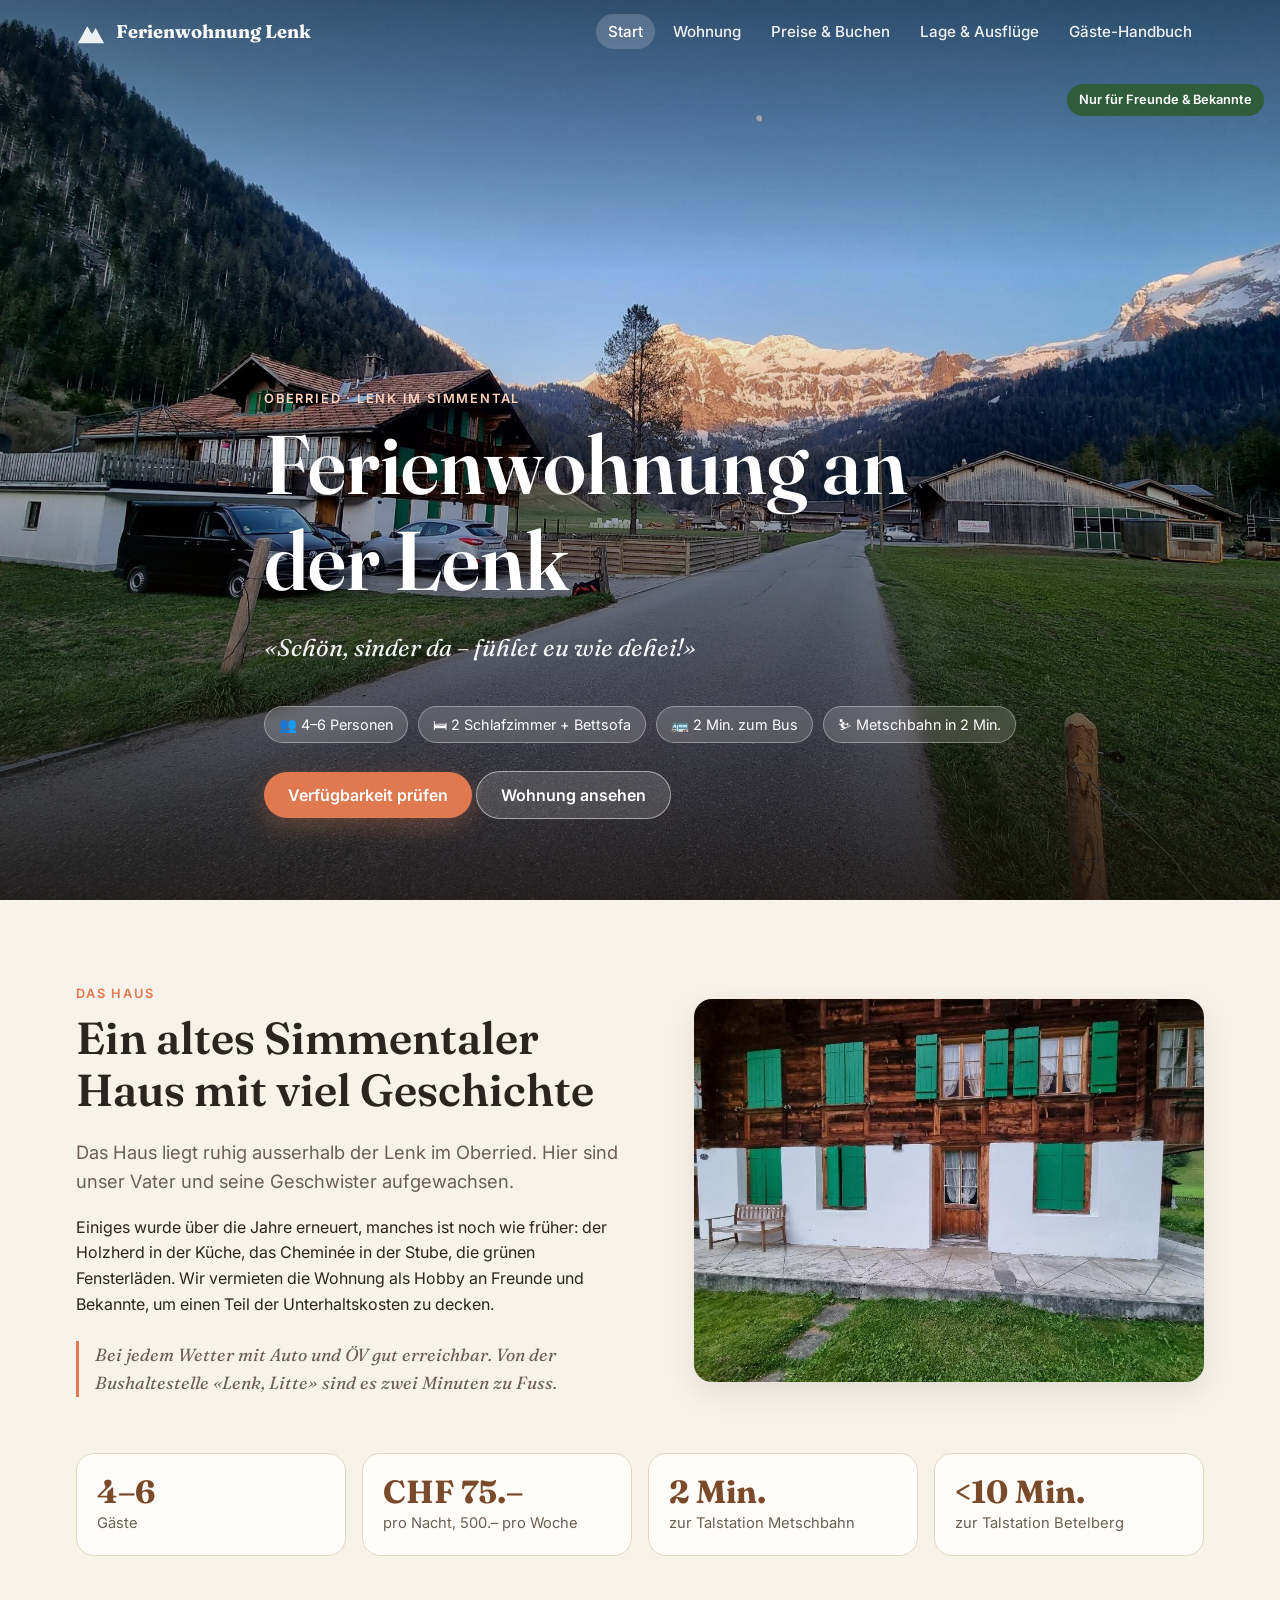
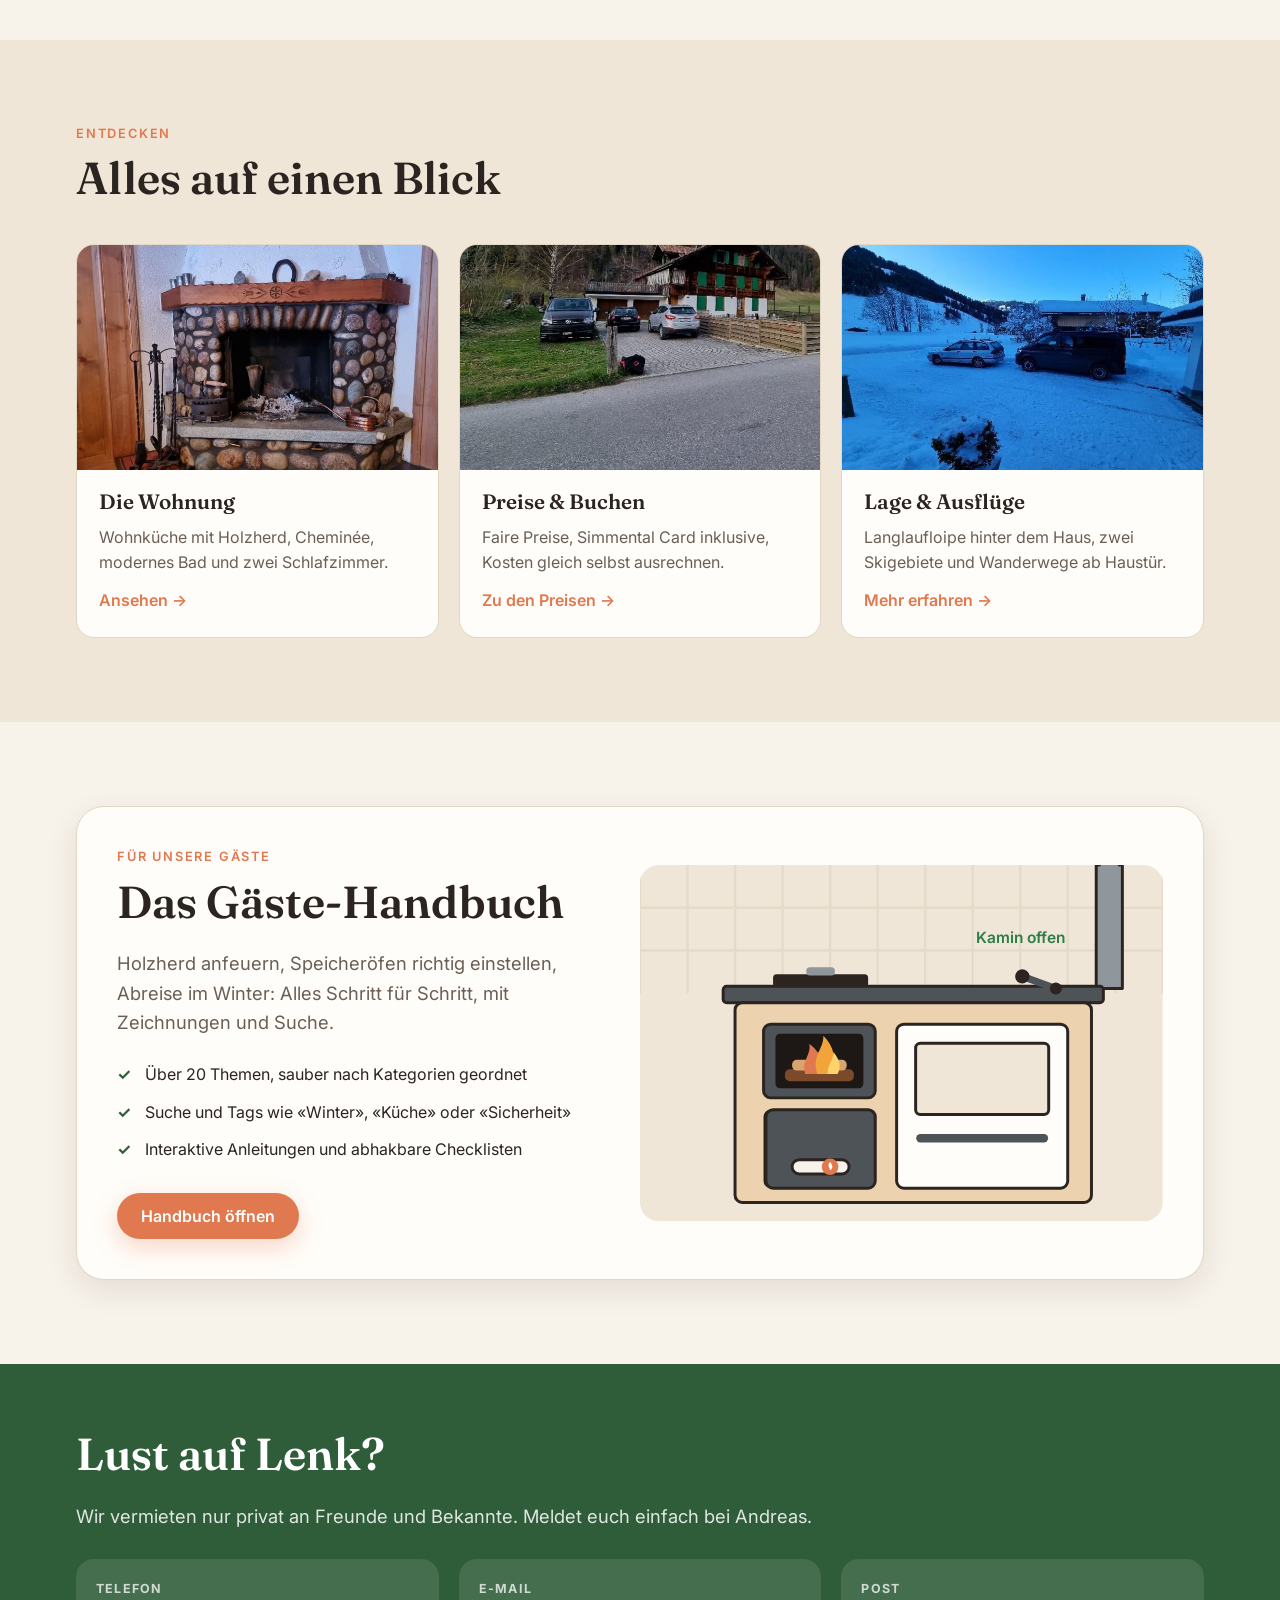
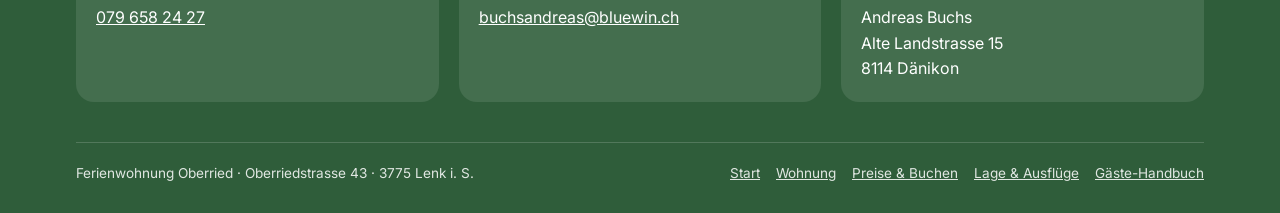
==== commit 3b45981b: "Mehrseitige Webseite und Gäste-Handbuch mit Suche, Tags und Illustrationen - Aufteilung in Start, Wo" ====
--- a/index.html
+++ b/index.html
@@ -4,220 +4,19 @@
 <meta charset="utf-8">
 <meta name="viewport" content="width=device-width, initial-scale=1">
 <title>Ferienwohnung Lenk</title>
-<meta name="description" content="Heimelige Ferienwohnung für 4–6 Personen im Oberried an der Lenk im Simmental. Wandern, Biken, Skifahren direkt ab Haus.">
+<meta name="description" content="Heimelige Ferienwohnung für 4–6 Personen im Oberried an der Lenk im Simmental.">
 <meta property="og:title" content="Ferienwohnung an der Lenk im Simmental">
-<meta property="og:description" content="Heimelige Ferienwohnung für 4–6 Personen im Oberried, Lenk i. S.">
 <meta property="og:image" content="assets/img/hero.jpg">
 <link rel="icon" href="data:image/svg+xml,<svg xmlns='http://www.w3.org/2000/svg' viewBox='0 0 64 64'><path d='M4 56 24 20l10 16 8-12 18 32Z' fill='%232f5d3a'/><path d='m24 20 6 10-6-2-6 4Z' fill='%23fff'/></svg>">
 <link rel="preconnect" href="https://fonts.googleapis.com">
 <link rel="preconnect" href="https://fonts.gstatic.com" crossorigin>
-<link href="https://fonts.googleapis.com/css2?family=Fraunces:opsz,wght@9..144,500;9..144,700&family=Inter:wght@400;500;600&display=swap" rel="stylesheet">
-<style>
-:root{
-  --bg:#f7f2ea; --bg-alt:#efe6d8; --card:#fffdf9; --ink:#2b2420; --muted:#6b5f55;
-  --wood:#7a4a2a; --green:#2f5d3a; --green-soft:#dfe9dc; --glow:#e0794f; --line:#e2d6c4;
-  --warn-bg:#fdebe2; --warn-ink:#8a3415; --shadow:0 10px 30px rgba(60,40,20,.10);
-  --radius:18px;
-}
-@media (prefers-color-scheme: dark){
-  :root:not([data-theme="light"]){
-    --bg:#1a1714; --bg-alt:#221e1a; --card:#2a2520; --ink:#f1e9df; --muted:#b5a898;
-    --wood:#d79a6a; --green:#8fc59b; --green-soft:#24362a; --glow:#f09a72; --line:#3b342d;
-    --warn-bg:#3a2219; --warn-ink:#f4b08f; --shadow:0 10px 30px rgba(0,0,0,.35);
-  }
-}
-:root[data-theme="dark"]{
-  --bg:#1a1714; --bg-alt:#221e1a; --card:#2a2520; --ink:#f1e9df; --muted:#b5a898;
-  --wood:#d79a6a; --green:#8fc59b; --green-soft:#24362a; --glow:#f09a72; --line:#3b342d;
-  --warn-bg:#3a2219; --warn-ink:#f4b08f; --shadow:0 10px 30px rgba(0,0,0,.35);
-}
-*{box-sizing:border-box}
-html{scroll-behavior:smooth;scroll-padding-top:72px}
-body{margin:0;background:var(--bg);color:var(--ink);font:16px/1.6 Inter,system-ui,sans-serif;-webkit-font-smoothing:antialiased}
-img{max-width:100%;display:block}
-a{color:var(--green)}
-h1,h2,h3{font-family:Fraunces,Georgia,serif;line-height:1.15;margin:0 0 .5em}
-h2{font-size:clamp(1.9rem,4vw,2.8rem)}
-h3{font-size:1.3rem}
-.wrap{max-width:1120px;margin:0 auto;padding:0 16px}
-section{padding:88px 0}
-.eyebrow{font-size:.8rem;letter-spacing:.14em;text-transform:uppercase;color:var(--glow);font-weight:600;margin-bottom:.6em}
-.lead{font-size:1.15rem;color:var(--muted);max-width:62ch}
+<link href="https://fonts.googleapis.com/css2?family=Fraunces:opsz,wght@9..144,500;9..144,600;9..144,700&family=Inter:wght@400;500;600;700&display=swap" rel="stylesheet">
+<link rel="stylesheet" href="assets/css/site.css">
+</head>
+<body data-page="start">
 
-/* Nav */
-.nav{position:fixed;inset:0 0 auto 0;z-index:50;transition:background .3s,box-shadow .3s}
-.nav .wrap{display:flex;align-items:center;gap:16px;height:64px}
-.brand{font-family:Fraunces,serif;font-weight:700;font-size:1.15rem;color:#fff;text-decoration:none;margin-right:auto;white-space:nowrap}
-.nav ul{display:flex;gap:22px;list-style:none;margin:0;padding:0}
-.nav a.l{color:#fff;text-decoration:none;font-weight:500;font-size:.95rem;opacity:.92}
-.nav a.l:hover{opacity:1}
-.nav.solid{background:color-mix(in srgb,var(--bg) 92%,transparent);backdrop-filter:blur(10px);box-shadow:0 1px 0 var(--line)}
-.nav.solid .brand,.nav.solid a.l{color:var(--ink)}
-.menu-btn{display:none;background:none;border:0;color:inherit;font-size:1.6rem;cursor:pointer;color:#fff}
-.nav.solid .menu-btn{color:var(--ink)}
-@media (max-width:820px){
-  .menu-btn{display:block}
-  .nav ul{position:absolute;top:64px;left:0;right:0;flex-direction:column;gap:0;background:var(--bg);box-shadow:var(--shadow);display:none}
-  .nav ul.open{display:flex}
-  .nav ul a.l{display:block;padding:14px 16px;color:var(--ink);border-top:1px solid var(--line)}
-}
-
-/* Hero */
-.hero{position:relative;min-height:100svh;display:flex;align-items:flex-end;color:#fff;padding:0 0 9vh;overflow:hidden}
-.hero img{position:absolute;inset:0;width:100%;height:100%;object-fit:cover;object-position:60% 40%;z-index:-2;transform:scale(1.05);animation:zoom 18s ease-out forwards}
-@keyframes zoom{to{transform:scale(1)}}
-.hero::after{content:"";position:absolute;inset:0;z-index:-1;background:linear-gradient(180deg,rgba(0,0,0,.45) 0%,rgba(0,0,0,0) 30%,rgba(0,0,0,.15) 55%,rgba(20,12,6,.78) 100%)}
-.hero h1{font-size:clamp(2.6rem,7vw,5.2rem);max-width:13ch;margin-bottom:.25em;text-shadow:0 2px 20px rgba(0,0,0,.3)}
-.hero p.sub{font-family:Fraunces,serif;font-style:italic;font-size:clamp(1.15rem,2.4vw,1.5rem);margin:0 0 1.6em;opacity:.95}
-.pill-row{display:flex;flex-wrap:wrap;gap:10px;margin-bottom:28px}
-.pill{background:rgba(255,255,255,.16);border:1px solid rgba(255,255,255,.35);backdrop-filter:blur(6px);padding:6px 14px;border-radius:999px;font-size:.9rem}
-.btn{display:inline-flex;align-items:center;gap:8px;border:0;border-radius:999px;padding:14px 26px;font:600 1rem Inter,sans-serif;text-decoration:none;cursor:pointer;transition:transform .15s,box-shadow .15s}
-.btn:hover{transform:translateY(-2px)}
-.btn-primary{background:var(--glow);color:#fff;box-shadow:0 8px 24px rgba(224,121,79,.35)}
-.btn-ghost{background:rgba(255,255,255,.14);color:#fff;border:1px solid rgba(255,255,255,.5)}
-.btn:disabled{opacity:.55;cursor:not-allowed;transform:none;box-shadow:none}
-.private{position:absolute;top:84px;right:16px;background:var(--green);color:#fff;font-size:.8rem;font-weight:600;padding:6px 12px;border-radius:999px}
-
-/* Intro */
-.split{display:grid;grid-template-columns:1.1fr 1fr;gap:56px;align-items:center}
-@media (max-width:860px){.split{grid-template-columns:1fr;gap:32px}}
-.photo{border-radius:var(--radius);overflow:hidden;box-shadow:var(--shadow)}
-.photo img{width:100%;height:100%;object-fit:cover}
-.quote{border-left:3px solid var(--glow);padding-left:16px;font-family:Fraunces,serif;font-style:italic;font-size:1.1rem;color:var(--muted);margin:24px 0 0}
-.facts{display:grid;grid-template-columns:repeat(4,1fr);gap:16px;margin-top:56px}
-@media (max-width:760px){.facts{grid-template-columns:repeat(2,1fr)}}
-.fact{background:var(--card);border:1px solid var(--line);border-radius:var(--radius);padding:20px}
-.fact b{display:block;font-family:Fraunces,serif;font-size:2rem;color:var(--wood);line-height:1.1}
-.fact span{color:var(--muted);font-size:.92rem}
-
-/* Ausstattung */
-.alt{background:var(--bg-alt)}
-.grid3{display:grid;grid-template-columns:repeat(3,1fr);gap:20px;margin-top:40px}
-@media (max-width:900px){.grid3{grid-template-columns:repeat(2,1fr)}}
-@media (max-width:560px){.grid3{grid-template-columns:1fr}}
-.card{background:var(--card);border:1px solid var(--line);border-radius:var(--radius);padding:24px}
-.card .ic{font-size:1.8rem;margin-bottom:8px}
-.card p{margin:0;color:var(--muted)}
-.gallery{display:grid;grid-template-columns:2fr 1fr 1fr;grid-template-rows:220px 220px;gap:12px;margin-top:40px}
-.gallery figure{margin:0;border-radius:14px;overflow:hidden;position:relative}
-.gallery figure:first-child{grid-row:span 2}
-.gallery img{width:100%;height:100%;object-fit:cover;transition:transform .5s}
-.gallery figure:hover img{transform:scale(1.04)}
-.gallery figcaption{position:absolute;left:10px;bottom:10px;background:rgba(0,0,0,.55);color:#fff;font-size:.8rem;padding:3px 10px;border-radius:999px}
-@media (max-width:700px){.gallery{grid-template-columns:1fr 1fr;grid-template-rows:200px 150px 150px}.gallery figure:first-child{grid-column:span 2;grid-row:auto}}
-
-/* Preise */
-.price-grid{display:grid;grid-template-columns:1fr 1fr;gap:24px;margin-top:40px}
-@media (max-width:860px){.price-grid{grid-template-columns:1fr}}
-.price-card{background:var(--card);border:1px solid var(--line);border-radius:var(--radius);padding:28px;box-shadow:var(--shadow)}
-.price-big{display:flex;gap:28px;flex-wrap:wrap;margin:8px 0 18px}
-.price-big div b{font-family:Fraunces,serif;font-size:2.6rem;color:var(--wood);line-height:1}
-.price-big div span{display:block;color:var(--muted);font-size:.9rem}
-.tbl{width:100%;border-collapse:collapse;font-size:.95rem}
-.tbl td{padding:9px 0;border-top:1px solid var(--line)}
-.tbl td:last-child{text-align:right;font-weight:600}
-.note{background:var(--green-soft);border-radius:12px;padding:14px 16px;font-size:.93rem;margin-top:18px}
-.calc label{display:block;font-size:.85rem;font-weight:600;color:var(--muted);margin-bottom:4px}
-.calc .row{display:grid;grid-template-columns:repeat(3,1fr);gap:12px;margin-bottom:16px}
-.calc input,.avail input,.avail select{width:100%;padding:11px 12px;border-radius:10px;border:1px solid var(--line);background:var(--bg);color:var(--ink);font:inherit}
-.calc .total{display:flex;justify-content:space-between;align-items:baseline;border-top:2px solid var(--ink);padding-top:12px;margin-top:6px}
-.calc .total b{font-family:Fraunces,serif;font-size:1.9rem}
-.small{font-size:.82rem;color:var(--muted)}
-
-/* Verfügbarkeit */
-.avail{position:relative;background:var(--card);border:1px dashed var(--line);border-radius:var(--radius);padding:28px;margin-top:32px}
-.avail .row{display:grid;grid-template-columns:1fr 1fr 1fr auto;gap:12px;align-items:end}
-@media (max-width:760px){.avail .row{grid-template-columns:1fr 1fr}.avail .row .btn{grid-column:span 2;justify-content:center}}
-.avail label{display:block;font-size:.85rem;font-weight:600;color:var(--muted);margin-bottom:4px}
-.avail fieldset{border:0;padding:0;margin:0;min-width:0}
-.avail .row>*,.calc .row>*{min-width:0}
-@media (max-width:420px){.avail{padding:24px 16px}}
-.avail fieldset:disabled input,.avail fieldset:disabled select{opacity:.6}
-.soon{position:absolute;top:-13px;left:24px;background:var(--glow);color:#fff;font-size:.78rem;font-weight:700;letter-spacing:.06em;text-transform:uppercase;padding:4px 12px;border-radius:999px}
-
-/* Lage */
-.act{display:grid;grid-template-columns:repeat(2,1fr);gap:14px;margin-top:22px}
-.act div{background:var(--card);border:1px solid var(--line);border-radius:14px;padding:14px 16px}
-.act b{display:block}
-.act span{color:var(--muted);font-size:.9rem}
-
-/* Anleitung */
-.guide-head{display:flex;justify-content:space-between;align-items:flex-end;gap:20px;flex-wrap:wrap}
-.chips{display:flex;flex-wrap:wrap;gap:8px;margin:28px 0}
-.chips a{text-decoration:none;color:var(--ink);background:var(--card);border:1px solid var(--line);padding:7px 14px;border-radius:999px;font-size:.9rem}
-.chips a:hover{border-color:var(--glow)}
-.warn{background:var(--warn-bg);color:var(--warn-ink);border-radius:14px;padding:16px 18px;margin:0 0 20px;display:flex;gap:12px}
-details.g{background:var(--card);border:1px solid var(--line);border-radius:16px;margin-bottom:12px;overflow:hidden}
-details.g summary{cursor:pointer;list-style:none;padding:18px 22px;display:flex;align-items:center;gap:14px;font-family:Fraunces,serif;font-size:1.25rem;font-weight:500}
-details.g summary::-webkit-details-marker{display:none}
-details.g summary .em{font-size:1.4rem;width:1.8rem;text-align:center}
-details.g summary::after{content:"+";margin-left:auto;font-family:Inter,sans-serif;font-size:1.5rem;color:var(--muted);transition:transform .2s}
-details.g[open] summary::after{transform:rotate(45deg)}
-details.g .body{padding:0 22px 22px 66px}
-@media (max-width:600px){details.g .body{padding:0 18px 18px}}
-details.g ul,details.g ol{padding-left:1.2em;margin:.4em 0 1em}
-details.g li{margin:.35em 0}
-.alert{border-left:4px solid var(--glow);background:var(--warn-bg);color:var(--warn-ink);padding:10px 14px;border-radius:0 10px 10px 0;margin:12px 0}
-.figs{display:grid;grid-template-columns:repeat(auto-fill,minmax(180px,1fr));gap:12px;margin:14px 0}
-.figs figure{margin:0}
-.figs img{border-radius:10px;aspect-ratio:4/3;object-fit:cover;width:100%;cursor:zoom-in}
-.figs figcaption{font-size:.82rem;color:var(--muted);margin-top:4px}
-.sub-h{font-family:Inter,sans-serif;font-weight:600;font-size:1rem;margin:18px 0 4px}
-.check li{list-style:none;margin-left:-1.2em}
-.check label{display:flex;gap:10px;align-items:flex-start;cursor:pointer}
-.check input{margin-top:5px;accent-color:var(--green);width:18px;height:18px;flex:none}
-.check input:checked + span{text-decoration:line-through;color:var(--muted)}
-.progress{height:6px;background:var(--line);border-radius:6px;overflow:hidden;margin:6px 0 14px}
-.progress i{display:block;height:100%;background:var(--green);width:0;transition:width .3s}
-.dims{display:flex;flex-wrap:wrap;gap:8px;margin:6px 0}
-.dims span{background:var(--bg-alt);border-radius:8px;padding:4px 10px;font-size:.88rem}
-
-/* Kontakt */
-.contact{background:var(--green);color:#fff}
-.contact a{color:#fff}
-.contact .lead{color:rgba(255,255,255,.85)}
-.contact-grid{display:grid;grid-template-columns:repeat(3,1fr);gap:20px;margin-top:36px}
-@media (max-width:760px){.contact-grid{grid-template-columns:1fr}}
-.contact-grid div{background:rgba(255,255,255,.1);border-radius:var(--radius);padding:22px}
-.contact-grid b{display:block;font-size:.8rem;letter-spacing:.1em;text-transform:uppercase;opacity:.75;margin-bottom:6px}
-footer{padding:28px 0;font-size:.85rem;color:var(--muted);text-align:center}
-
-/* Lightbox */
-.lb{position:fixed;inset:0;background:rgba(0,0,0,.88);display:none;align-items:center;justify-content:center;z-index:100;padding:16px;cursor:zoom-out}
-.lb.on{display:flex}
-.lb img{max-height:90vh;border-radius:10px}
-
-.reveal{opacity:0;transform:translateY(24px);transition:opacity .7s,transform .7s}
-.reveal.in{opacity:1;transform:none}
-@media (prefers-reduced-motion:reduce){.reveal{opacity:1;transform:none}.hero img{animation:none}}
-
-@media print{
-  .nav,.hero,#haus,#ausstattung,#angebot,#verfuegbarkeit,#lage,.contact,footer,.chips,.print-btn{display:none!important}
-  body{background:#fff;color:#000}
-  details.g{break-inside:avoid;border:0}
-  details.g .body{padding-left:0}
-}
-</style>
-</head>
-<body>
-
-<nav class="nav" id="nav">
-  <div class="wrap">
-    <a class="brand" href="#top">Ferienwohnung Lenk</a>
-    <button class="menu-btn" aria-label="Menü" id="menuBtn">☰</button>
-    <ul id="menu">
-      <li><a class="l" href="#haus">Das Haus</a></li>
-      <li><a class="l" href="#ausstattung">Ausstattung</a></li>
-      <li><a class="l" href="#angebot">Preise</a></li>
-      <li><a class="l" href="#lage">Lage</a></li>
-      <li><a class="l" href="#anleitung">Gäste-Anleitung</a></li>
-      <li><a class="l" href="#kontakt">Kontakt</a></li>
-    </ul>
-  </div>
-</nav>
-
-<header class="hero" id="top">
-  <img src="assets/img/hero.jpg" alt="Das Haus im Oberried mit Blick auf die verschneiten Berge im Abendrot">
+<header class="hero">
+  <img src="assets/img/hero.jpg" alt="Das Haus im Oberried mit Blick auf die Berge im Abendrot">
   <span class="private">Nur für Freunde &amp; Bekannte</span>
   <div class="wrap">
     <div class="eyebrow" style="color:#ffd2bd">Oberried · Lenk im Simmental</div>
@@ -229,436 +28,84 @@
       <span class="pill">🚌 2 Min. zum Bus</span>
       <span class="pill">⛷ Metschbahn in 2 Min.</span>
     </div>
-    <a class="btn btn-primary" href="#verfuegbarkeit">Verfügbarkeit prüfen</a>
-    <a class="btn btn-ghost" href="#anleitung">Gäste-Anleitung</a>
+    <a class="btn btn-primary" href="preise.html#verfuegbarkeit">Verfügbarkeit prüfen</a>
+    <a class="btn btn-ghost" href="wohnung.html">Wohnung ansehen</a>
   </div>
 </header>
 
 <main>
-<section id="haus">
+<section>
   <div class="wrap split">
     <div class="reveal">
       <div class="eyebrow">Das Haus</div>
       <h2>Ein altes Simmentaler Haus mit viel Geschichte</h2>
-      <p class="lead">Das Haus liegt ruhig ausserhalb der Lenk im Oberried. Hier sind unser Vater und seine Geschwister aufgewachsen, und es steckt viel Liebe in jeder Holzwand.</p>
-      <p>Einiges wurde über die Jahre erneuert, manches ist noch so wie früher: der Holzherd in der Küche, das Cheminée in der Stube, die grünen Fensterläden. Wir vermieten die Wohnung als Hobby an Freunde und Bekannte, um einen Teil der Unterhaltskosten zu decken.</p>
+      <p class="lead">Das Haus liegt ruhig ausserhalb der Lenk im Oberried. Hier sind unser Vater und seine Geschwister aufgewachsen.</p>
+      <p>Einiges wurde über die Jahre erneuert, manches ist noch wie früher: der Holzherd in der Küche, das Cheminée in der Stube, die grünen Fensterläden. Wir vermieten die Wohnung als Hobby an Freunde und Bekannte, um einen Teil der Unterhaltskosten zu decken.</p>
       <p class="quote">Bei jedem Wetter mit Auto und ÖV gut erreichbar. Von der Bushaltestelle «Lenk, Litte» sind es zwei Minuten zu Fuss.</p>
     </div>
-    <div class="photo reveal" style="aspect-ratio:4/3"><img src="assets/img/haus.jpg" alt="Fassade des Hauses mit grünen Fensterläden" loading="lazy"></div>
+    <div class="photo reveal" style="aspect-ratio:4/3"><img src="assets/img/haus.jpg" alt="Fassade des Hauses mit grünen Fensterläden"></div>
   </div>
   <div class="wrap">
     <div class="facts reveal">
       <div class="fact"><b>4–6</b><span>Gäste</span></div>
-      <div class="fact"><b>2</b><span>Schlafzimmer mit je 2 Betten</span></div>
+      <div class="fact"><b>CHF 75.–</b><span>pro Nacht, 500.– pro Woche</span></div>
       <div class="fact"><b>2 Min.</b><span>zur Talstation Metschbahn</span></div>
       <div class="fact"><b>&lt;10 Min.</b><span>zur Talstation Betelberg</span></div>
     </div>
   </div>
 </section>
 
-<section id="ausstattung" class="alt">
+<section class="alt">
   <div class="wrap">
-    <div class="reveal">
-      <div class="eyebrow">Ausstattung</div>
-      <h2>Heimelig eingerichtet</h2>
-      <p class="lead">Wohnküche mit Eckbank für sechs, Holzherd zum Einfeuern und ein Cheminée für lange Abende.</p>
-    </div>
-    <div class="gallery reveal">
-      <figure><img src="assets/img/cheminee.jpg" alt="Cheminée aus Bollensteinen in der Stube" loading="lazy"><figcaption>Cheminée in der Stube</figcaption></figure>
-      <figure><img src="assets/img/schlafzimmer.jpg" alt="Schlafzimmer mit Holztäfer" loading="lazy"><figcaption>Schlafzimmer</figcaption></figure>
-      <figure><img src="assets/img/haus.jpg" alt="Hausfassade" loading="lazy" style="object-position:30% 50%"><figcaption>Sitzplatz vor dem Haus</figcaption></figure>
-      <figure><img src="assets/img/parkplatz-winter.jpg" alt="Haus im Winter mit Schnee" loading="lazy"><figcaption>Im Winter</figcaption></figure>
-      <figure><img src="assets/img/parkplatz-sommer.jpg" alt="Haus im Sommer mit Parkplatz" loading="lazy"><figcaption>Im Sommer</figcaption></figure>
-    </div>
+    <div class="eyebrow">Entdecken</div>
+    <h2>Alles auf einen Blick</h2>
     <div class="grid3">
-      <div class="card reveal"><div class="ic">🍳</div><h3>Wohnküche</h3><p>Eckbank für 6 Personen, Elektro- und Holzherd, Geschirrspüler, Delizio-Kaffeemaschine.</p></div>
-      <div class="card reveal"><div class="ic">🫕</div><h3>Fondue &amp; Raclette</h3><p>Fondueset für Käse und Fleisch, Raclette-Ofen. Holz zum Kochen ist inklusive.</p></div>
-      <div class="card reveal"><div class="ic">🛁</div><h3>Modernes Bad</h3><p>Dusche und Badewanne, Bodenheizung, Handtuchtrockner.</p></div>
-      <div class="card reveal"><div class="ic">🛏</div><h3>Schlafen</h3><p>2 Schlafzimmer mit je 2 Betten, Bettsofa in der Stube für 1–2 Personen. Bettdecken vorhanden.</p></div>
-      <div class="card reveal"><div class="ic">📺</div><h3>TV &amp; WLAN</h3><p>Fernseher mit Sat-Empfang über Swisscom-TV-Box, WLAN, diverse Gesellschaftsspiele.</p></div>
-      <div class="card reveal"><div class="ic">🚲</div><h3>Draussen</h3><p>Kohle-Grill, Gartentisch und -stühle. Ski und Bikes haben Platz im alten Stall, 2 Parkplätze direkt vor dem Haus.</p></div>
+      <a class="card teaser reveal" href="wohnung.html">
+        <img src="assets/img/cheminee.jpg" alt="Cheminée in der Stube" loading="lazy">
+        <div class="in"><h3>Die Wohnung</h3><p>Wohnküche mit Holzherd, Cheminée, modernes Bad und zwei Schlafzimmer.</p><span class="more">Ansehen →</span></div>
+      </a>
+      <a class="card teaser reveal" href="preise.html">
+        <img src="assets/img/parkplatz-sommer.jpg" alt="Haus im Sommer" loading="lazy">
+        <div class="in"><h3>Preise &amp; Buchen</h3><p>Faire Preise, Simmental Card inklusive, Kosten gleich selbst ausrechnen.</p><span class="more">Zu den Preisen →</span></div>
+      </a>
+      <a class="card teaser reveal" href="lage.html">
+        <img src="assets/img/parkplatz-winter.jpg" alt="Haus im Winter" loading="lazy">
+        <div class="in"><h3>Lage &amp; Ausflüge</h3><p>Langlaufloipe hinter dem Haus, zwei Skigebiete und Wanderwege ab Haustür.</p><span class="more">Mehr erfahren →</span></div>
+      </a>
     </div>
   </div>
 </section>
 
-<section id="angebot">
+<section>
   <div class="wrap">
-    <div class="reveal">
-      <div class="eyebrow">Angebot</div>
-      <h2>Preise</h2>
-      <p class="lead">Einfach und fair. Die Endreinigung macht ihr selbst, dafür gibt es keine Zusatzkosten.</p>
-    </div>
-    <div class="price-grid">
-      <div class="price-card reveal">
-        <div class="price-big">
-          <div><b>CHF 75.–</b><span>pro Nacht</span></div>
-          <div><b>CHF 500.–</b><span>pro 7 Nächte</span></div>
-        </div>
-        <table class="tbl">
-          <tr><td>Kurtaxe Erwachsene</td><td>CHF 6.– / Nacht*</td></tr>
-          <tr><td>Kurtaxe Kinder</td><td>CHF 2.50 / Nacht</td></tr>
-          <tr><td>Endreinigung</td><td>selbst, keine Kosten</td></tr>
-        </table>
-        <p class="small">* inkl. CHF 1.– kantonale Beherbergungsabgabe</p>
-        <div class="note"><b>Bitte selbst mitbringen:</b> Bettwäsche, Abtrocknungstuch und Frottiertücher.</div>
-        <div class="note" style="background:var(--bg-alt)"><b>🎟 Simmental Card inklusive:</b> Gratis Ortsbus und Vergünstigungen für Hallenbad, Boulderhalle, Langlaufpass, Stockhornbahn und mehr.</div>
-      </div>
-      <div class="price-card calc reveal" id="calc">
-        <h3>Was kostet mein Aufenthalt?</h3>
-        <p class="small" style="margin-top:-6px">Richtwert, Kurtaxe inbegriffen.</p>
-        <div class="row">
-          <div><label for="cN">Nächte</label><input id="cN" type="number" min="1" max="60" value="7"></div>
-          <div><label for="cA">Erwachsene</label><input id="cA" type="number" min="1" max="6" value="4"></div>
-          <div><label for="cK">Kinder</label><input id="cK" type="number" min="0" max="5" value="0"></div>
-        </div>
-        <table class="tbl">
-          <tr><td id="lMiete">Miete</td><td id="vMiete"></td></tr>
-          <tr><td id="lKurA">Kurtaxe Erwachsene</td><td id="vKurA"></td></tr>
-          <tr><td id="lKurK">Kurtaxe Kinder</td><td id="vKurK"></td></tr>
-        </table>
-        <div class="total"><span>Total</span><b id="vTot"></b></div>
-        <p class="small" id="cWarn" style="color:var(--warn-ink);min-height:1.2em"></p>
-      </div>
-    </div>
-  </div>
-</section>
-
-<section id="verfuegbarkeit" class="alt">
-  <div class="wrap">
-    <div class="reveal">
-      <div class="eyebrow">Buchen</div>
-      <h2>Verfügbarkeit prüfen</h2>
-      <p class="lead">Die Online-Abfrage ist noch in Arbeit. Bis dahin meldet euch direkt bei Andreas, per Telefon oder Mail.</p>
-    </div>
-    <form class="avail reveal" onsubmit="return false" aria-describedby="availNote">
-      <span class="soon">Kommt bald</span>
-      <fieldset disabled>
-        <div class="row">
-          <div><label for="aIn">Anreise</label><input id="aIn" type="date"></div>
-          <div><label for="aOut">Abreise</label><input id="aOut" type="date"></div>
-          <div><label for="aG">Personen</label>
-            <select id="aG"><option>1</option><option>2</option><option>3</option><option selected>4</option><option>5</option><option>6</option></select></div>
-          <button class="btn btn-primary" type="submit" disabled>Verfügbarkeit prüfen</button>
-        </div>
-      </fieldset>
-      <p class="small" id="availNote" style="margin:16px 0 0">Anfragen vorerst an <a href="tel:+41796582427">079 658 24 27</a> oder <a href="mailto:buchsandreas@bluewin.ch?subject=Anfrage%20Ferienwohnung%20Lenk">buchsandreas@bluewin.ch</a>.</p>
-    </form>
-  </div>
-</section>
-
-<section id="lage">
-  <div class="wrap split">
-    <div class="reveal">
-      <div class="eyebrow">Lage &amp; Aktivitäten</div>
-      <h2>Direkt ab Haustür los</h2>
-      <p class="lead">Lenk ist ein idealer Ort für Wintersport, Wandern, Biken und Gleitschirmfliegen.</p>
-      <div class="act">
-        <div><b>🥾 Wandern</b><span>Direkt ab Haus oder mit einer der beiden Bergbahnen.</span></div>
-        <div><b>⛷ Ski</b><span>Metschbahn und Betelberg führen in zwei Skigebiete.</span></div>
-        <div><b>🎿 Langlauf</b><span>Die Loipe und ein Winterwanderweg führen gleich hinter dem Haus durch.</span></div>
-        <div><b>🛷 Schlitteln</b><span>Auf dem Betelberg gibt es eine Schlittelpiste bis ins Tal.</span></div>
-      </div>
-      <p style="margin-top:22px"><b>Adresse:</b> Oberriedstrasse 43, 3775 Lenk i. S.<br>
-      <a href="https://www.google.com/maps/search/?api=1&query=Oberriedstrasse+43%2C+3775+Lenk" target="_blank" rel="noopener">In Google Maps öffnen ↗</a></p>
-      <p class="small">Im Haus liegen Tourenvorschläge und Prospekte zu allen Aktivitäten bereit.</p>
-    </div>
-    <div class="reveal">
-      <div class="photo"><img src="assets/img/lageplan.jpg" alt="Luftbild mit Haus und Parkplätzen" loading="lazy"></div>
-      <p class="small" style="margin-top:8px">Die Abfallcontainer stehen rund 100 m vom Haus Richtung Dorf.</p>
-    </div>
-  </div>
-</section>
-
-<section id="anleitung" class="alt">
-  <div class="wrap">
-    <div class="guide-head reveal">
+    <div class="guide-band reveal">
       <div>
         <div class="eyebrow">Für unsere Gäste</div>
-        <h2>Gäste-Anleitung</h2>
-        <p class="lead">Alles, was ihr vor Ort wissen müsst. Manches im Haus ist noch nicht modern und braucht etwas Aufmerksamkeit.</p>
+        <h2>Das Gäste-Handbuch</h2>
+        <p class="lead">Holzherd anfeuern, Speicheröfen richtig einstellen, Abreise im Winter: Alles Schritt für Schritt, mit Zeichnungen und Suche.</p>
+        <ul>
+          <li>Über 20 Themen, sauber nach Kategorien geordnet</li>
+          <li>Suche und Tags wie «Winter», «Küche» oder «Sicherheit»</li>
+          <li>Interaktive Anleitungen und abhakbare Checklisten</li>
+        </ul>
+        <a class="btn btn-primary" href="anleitung.html">Handbuch öffnen</a>
       </div>
-      <button class="btn print-btn" style="background:var(--card);color:var(--ink);border:1px solid var(--line)" onclick="openAll();window.print()">🖨 Drucken</button>
+      <div id="teaserIllu" aria-hidden="true"></div>
     </div>
-
-    <nav class="chips" aria-label="Kapitel">
-      <a href="#g-mitbringen">Mitbringen</a><a href="#g-ankunft">Ankunft</a><a href="#g-parkieren">Parkieren</a>
-      <a href="#g-wo">Was ist wo</a><a href="#g-wasser">Warmwasser</a><a href="#g-heizen">Heizen</a>
-      <a href="#g-holzherd">Holzherd</a><a href="#g-cheminee">Cheminée</a><a href="#g-abreise">Abreise</a><a href="#g-winter">Abreise im Winter</a>
-    </nav>
-
-    <div class="warn"><span>🚭</span><div><b>Im ganzen Haus ist Rauchen verboten.</b> Bitte Vorsicht mit offenem Feuer (Rechaud, Kerzen usw.).</div></div>
-
-    <details class="g" id="g-mitbringen">
-      <summary><span class="em">🧳</span>Bitte von zu Hause mitnehmen</summary>
-      <div class="body">
-        <p class="sub-h">Eigene Bettwäsche</p>
-        <div class="dims"><span>Matratze 90 × 200 cm</span><span>Kissen 50 × 70 cm</span><span>Duvet 160 × 210 cm</span></div>
-        <p class="sub-h">Frotteewäsche fürs Bad</p>
-        <p>Badetuch oder Duschtuch, Waschlappen, Handtücher.</p>
-      </div>
-    </details>
-
-    <details class="g" id="g-ankunft">
-      <summary><span class="em">🔑</span>Ankunft</summary>
-      <div class="body">
-        <ul>
-          <li>Fensterläden öffnen und aussen an der Fassade arretieren.</li>
-          <li>Kühlschrank einschalten, wenn ihr ihn braucht (im Winter mit der Heizung umstecken).</li>
-          <li>Stecker für den Fernseher in der Stube einstecken, das WLAN startet automatisch mit.</li>
-          <li>Die Pflanzen freuen sich über Wasser, 1× pro Woche.</li>
-          <li>Ski und Snowboards gehören in die Kammer (kleine Werkstatt unter der Stube, von aussen zugänglich). Der Schlüssel hängt ganz unten am Schlüsselbrett in der Küche neben der Spüle.</li>
-          <li>Im kleinen Schlafzimmer lässt sich beim grossen Fenster der Laden schliessen.</li>
-        </ul>
-        <p class="sub-h">Im Winter zusätzlich</p>
-        <ul>
-          <li>Den kleinen Elektro-Speicherofen in Küche und Bad zur Seite stellen und ausstecken.</li>
-          <li class="alert" style="list-style:none;margin-left:-1.2em">Ist der Ofen noch heiss, darf er nicht nahe an Gegenstände oder die Wand gestellt werden. Brandgefahr!</li>
-          <li>Heizung einschalten, siehe <a href="#g-heizen">Heizen</a>.</li>
-        </ul>
-      </div>
-    </details>
-
-    <details class="g" id="g-parkieren">
-      <summary><span class="em">🚗</span>Parkieren</summary>
-      <div class="body">
-        <ul>
-          <li>Autos auf der angrenzenden Wiese (Kiesplatz) abstellen. Garagen und Durchfahrt freihalten, die Garagen sind vermietet.</li>
-          <li>Ein einzelnes kleines Auto darf ganz dicht an den Zaun, solange Garagen und Durchfahrt frei bleiben.</li>
-          <li>Der Platz bei den Containern ist öffentlich. Im Winter dort nicht vor den Schneehaufen stellen, der Schneepflug braucht Platz.</li>
-        </ul>
-        <div class="figs">
-          <figure><img src="assets/img/parkplatz-sommer.jpg" alt="Parkplatz im Sommer" loading="lazy"><figcaption>Sommer</figcaption></figure>
-          <figure><img src="assets/img/parkplatz-winter.jpg" alt="Parkplatz im Winter" loading="lazy"><figcaption>Winter</figcaption></figure>
-          <figure><img src="assets/img/lageplan.jpg" alt="Lageplan" loading="lazy"><figcaption>Lageplan</figcaption></figure>
-        </div>
-      </div>
-    </details>
-
-    <details class="g" id="g-wo">
-      <summary><span class="em">🔎</span>Was findet ihr wo?</summary>
-      <div class="body">
-        <ul>
-          <li><b>Gebührensäcke</b> (weiss, 17/35 l) unter der Spüle. Abfallsäcke bei der Abreise in die Container ca. 100 m Richtung Dorf.</li>
-          <li><b>Recycling</b> (Glas, Metall, Karton, Papier) gründlich ausgewaschen in die Kammer stellen.</li>
-          <li><b>Küchenlappen und Geschirrtücher</b> im Bad, unterste Schublade. Gebrauchte bei der Abreise in der Dili an den Windelständer hängen, trockene schmutzige in die Eckbank bei der Tür.</li>
-          <li><b>WC- und Küchenpapier</b>, Putzkessel und Putzlappen in der Dili im weissen Schrank. Die Dili (Heuboden) erreicht ihr aus der Küche über die Laube durch die Tür links.</li>
-          <li><b>Staubsauger</b> steht in der Wohnung, Reinigungsmittel unter der Spüle.</li>
-          <li><b>Vorräte</b>: Salz, Zucker, Mehl, Sirup, Öl, Essig, Pasta, Reis, Tee, Kaffee, Bouillon und Gewürze. Was ihr aufbraucht, bitte nachfüllen oder kurz Bescheid geben.</li>
-          <li><b>Fernseher</b> mit «Mi TV Box» an HDMI 2: BlueTV, und mit eigenem Login Netflix, Disney+ usw.</li>
-          <li><b>Bettdecken fürs Bettsofa</b> im alten Schlafzimmer im kleinen braunen Schrank neben dem Bett.</li>
-          <li><b>Ersatz-Bettwäsche</b> (Duvet 160×240, Kissen 60×90) unten im grossen Schlafzimmerschrank.</li>
-          <li><b>Gartenmöbel</b>, Grill, Liegestuhl und Sonnenschirm im Stall oder im alten Hühnerstall.</li>
-        </ul>
-        <div class="alert">Parkett nie nass reinigen! Nur wo nötig mit feuchtem Lappen wischen und trocknen.</div>
-        <p>Schaut euch gerne überall um, wir haben nichts zu verstecken. Tragt aber Sorge zu den persönlichen, nicht ersetzbaren Sachen.</p>
-      </div>
-    </details>
-
-    <details class="g" id="g-wasser">
-      <summary><span class="em">🚿</span>Warmwasser</summary>
-      <div class="body">
-        <p>Es gibt nur einen <b>200-Liter-Boiler</b>, der nachts auflädt. Geht sparsam mit warmem Wasser um, sonst duscht der Letzte kalt.</p>
-        <ul>
-          <li>Zum Abwaschen lieber den Geschirrspüler nehmen oder Wasser auf dem Holzherd heiss machen.</li>
-          <li>Geht das Warmwasser aus, kann der Boiler auf Tagesheizen umgestellt werden. Das stellt automatisch wieder auf Nacht zurück. Schreibt Andreas (<a href="tel:+41796582427">079 658 24 27</a>), er erklärt euch wie.</li>
-        </ul>
-      </div>
-    </details>
-
-    <details class="g" id="g-heizen">
-      <summary><span class="em">🔥</span>Heizen</summary>
-      <div class="body">
-        <p>Wenn es kalt ist und ihr länger als eine Nacht bleibt, die Elektro-Speicheröfen einschalten. Sie brauchen eine Nacht zum Aufladen, die erste Nacht bleibt es leider noch kühl.</p>
-        <div class="alert"><b>Achtung:</b> Die Speicheröfen werden sehr heiss. Nie abdecken, auch nicht zum Kleidertrocknen!</div>
-
-        <p class="sub-h">Stube</p>
-        <ul>
-          <li>Speicherofen unter den Fenstern auf <b>Maximum</b> stellen (Drehschalter unten rechts am Ofen).</li>
-          <li>Das Steuergerät hängt über dem Sofa neben dem Fenster hinter dem Vorhang. Die Temperatur dort nicht verstellen.</li>
-          <li>Grundeinstellung: Tasten A und B beide aus.</li>
-          <li><b>Taste A</b> entlädt den Speicher schnell, z. B. abends für rasch warme Luft. Funktioniert nur, wenn der Ofen geladen ist.</li>
-          <li><b>Taste B</b> bleibt aus. Damit heizt der Ofen tagsüber direkt mit Strom (teuer) und lädt nachts nicht.</li>
-        </ul>
-        <p class="sub-h">Schlafzimmer</p>
-        <p>Je ein Speicherofen pro Zimmer, Bedienung wie in der Stube. Stufe <b>3 oder 4</b>. Nur im Zimmer einschalten, das ihr braucht, und beim anderen die Tür schliessen.</p>
-        <p class="sub-h">Bad</p>
-        <ul>
-          <li>Bodenheizung: Regler rechts beim Reingehen, auf ca. 15–20 °C. Beim Duschen kurz auf 25 °C oder mehr.</li>
-          <li>Handtuchtrockner neben der Badewanne über die Fernbedienung auf der Ablage über dem WC.</li>
-        </ul>
-        <p class="sub-h">Erster Abend zu kalt?</p>
-        <ul>
-          <li>Den kleinen Speicherofen aus der Küche direkt in eine freie Steckdose stecken.</li>
-          <li>Mit dem kleinen Heizlüfter das Schlafzimmer kurz vor dem Schlafen aufwärmen.</li>
-        </ul>
-        <div class="alert">Kleiner Ofen und Heizlüfter nie unbeaufsichtigt lassen. Wer ins Bett oder aus dem Haus geht, steckt sie aus. Brandgefahr!</div>
-        <div class="figs">
-          <figure><img src="assets/img/speicherofen.jpg" alt="Drehregler am Speicherofen" loading="lazy"><figcaption>Drehregler unten rechts am Speicherofen</figcaption></figure>
-          <figure><img src="assets/img/bodenheizung-30.jpg" alt="Bodenheizung auf 30 Grad" loading="lazy"><figcaption>Bodenheizung Bad: heizt auf 30 °C</figcaption></figure>
-          <figure><img src="assets/img/bodenheizung-frost.jpg" alt="Bodenheizung auf Frostschutz" loading="lazy"><figcaption>Bodenheizung Bad: Frostschutz ❄</figcaption></figure>
-        </div>
-      </div>
-    </details>
-
-    <details class="g" id="g-holzherd">
-      <summary><span class="em">🪵</span>Feuer im Holzherd</summary>
-      <div class="body">
-        <p>Alle Pfadfinder und Feuer-Fans dürfen den Holzherd in der Küche einfeuern, er gibt viel Wärme. Holz zum Kochen ist inklusive, für mehr freuen wir uns über einen Batzen in die Kasse.</p>
-        <ol>
-          <li>Holz liegt in der Schublade neben dem Herd, mehr in der Dili. Bitte nicht den ganzen Vorrat verbrauchen.</li>
-          <li>Anzündwürfel und Streichhölzer sind im Küchenschrank.</li>
-          <li><b>Kamin öffnen:</b> Hebel hinten rechts auf der Arbeitsfläche zu euch ziehen. Zeigt er zur Küchenmitte, ist der Kamin offen.</li>
-          <li>Gusseisen-Klappe öffnen, zwei Scheite rein, Anzündwürfel drauf, anzünden, zwei weitere Scheite drüber, Klappe schliessen.</li>
-          <li>Das Türchen mit der Ascheschublade (unter der Feuerstelle) 5 Minuten offen lassen.</li>
-          <li>Danach Türchen schliessen und den Schieber (Plastikteil mit Flämmchen) ganz öffnen.</li>
-          <li>Zieht der Rauch gut ab, nach und nach Holz nachlegen, durch die Feuertür oder die Klappe.</li>
-          <li><b>Feuer aus?</b> Kamin-Riegel von euch wegdrücken. Zeigt er zur Wand, ist der Kamin zu.</li>
-        </ol>
-        <div class="alert">Anfeuern braucht Geduld: Erst wenn es etwas warm ist, zieht der Rauch durchs Kamin ab. Bei sehr kalten Temperaturen raten wir Ungeübten ab, weil ein Kaltluftpfropfen im Kamin die Wohnung mit Rauch füllen kann.</div>
-        <ul>
-          <li>Am letzten Morgen kein Feuer mehr machen, die Asche muss bei der Abreise ganz kalt sein.</li>
-          <li>Ascheschublade nur kalt leeren, in die Metallkessel in der Kammer. Bitte draussen auf der Terrasse umleeren.</li>
-          <li>Im Winter bei der Abreise die Holzschublade wieder auffüllen.</li>
-        </ul>
-        <div class="figs">
-          <figure><img src="assets/img/holzherd-zu.jpg" alt="Kamin-Hebel geschlossen" loading="lazy"><figcaption>Kamin geschlossen</figcaption></figure>
-          <figure><img src="assets/img/holzherd-offen.jpg" alt="Kamin-Hebel offen" loading="lazy"><figcaption>Kamin offen</figcaption></figure>
-          <figure><img src="assets/img/anzuendwuerfel.jpg" alt="Holz mit Anzündwürfel" loading="lazy"><figcaption>Holz + Anzündwürfel</figcaption></figure>
-          <figure><img src="assets/img/schieber.jpg" alt="Schieber am Türchen" loading="lazy"><figcaption>Schieber regelt die Flamme</figcaption></figure>
-          <figure><img src="assets/img/aschekuebel.jpg" alt="Aschekübel in der Kammer" loading="lazy"><figcaption>Aschekübel: nur kalte Asche</figcaption></figure>
-        </div>
-      </div>
-    </details>
-
-    <details class="g" id="g-cheminee">
-      <summary><span class="em">🏔</span>Cheminée</summary>
-      <div class="body">
-        <p>Das Cheminée in der Stube dürft ihr einfeuern, wenn ihr <b>mindestens 3 Nächte</b> bleibt. Fürs Holz freuen wir uns über einen Batzen in die Kasse.</p>
-        <ul>
-          <li>Vor dem Feuern den Kamin öffnen, und danach nicht vergessen, ihn wieder zu schliessen.</li>
-          <li>Unten gibt es zwei Frischluftklappen aus dem Keller: eine fürs Feuer, eine seitlich für die Warmluftheizung. Letztere öffnen, sobald das Feuer richtig brennt.</li>
-        </ul>
-        <div class="figs">
-          <figure><img src="assets/img/cheminee.jpg" alt="Cheminée" loading="lazy"><figcaption>Das Cheminée</figcaption></figure>
-          <figure><img src="assets/img/cheminee-zu.jpg" alt="Kaminklappe geschlossen" loading="lazy"><figcaption>Kamin geschlossen</figcaption></figure>
-          <figure><img src="assets/img/cheminee-offen.jpg" alt="Kaminklappe offen" loading="lazy"><figcaption>Kamin offen</figcaption></figure>
-        </div>
-      </div>
-    </details>
-
-    <details class="g" id="g-abreise">
-      <summary><span class="em">👋</span>Abreise-Checkliste</summary>
-      <div class="body">
-        <p>Hinterlasst die Wohnung so sauber, wie ihr sie angetroffen habt. Zum Abhaken:</p>
-        <div class="progress"><i data-for="cl-abreise"></i></div>
-        <ul class="check" id="cl-abreise">
-          <li><label><input type="checkbox"><span>Böden saugen, Oberflächen und Bad von Gebrauchsspuren befreien</span></label></li>
-          <li><label><input type="checkbox"><span>Abfallsack bei der Sammelstelle einwerfen</span></label></li>
-          <li><label><input type="checkbox"><span>Keine Essensreste liegen lassen, Angebrochenes in Tupperware/Blechdosen oder mitnehmen (wegen Mäusen)</span></label></li>
-          <li><label><input type="checkbox"><span>Recycling in die Kammer</span></label></li>
-          <li><label><input type="checkbox"><span>Kühlschrank ausschalten, beide Türen (auch Gefrierfach) offen fixieren</span></label></li>
-          <li><label><input type="checkbox"><span>Stecker von Fernseher und Radio ausstecken</span></label></li>
-          <li><label><input type="checkbox"><span>Pflanzen noch einmal giessen</span></label></li>
-          <li><label><input type="checkbox"><span>Alle Fensterläden schliessen und arretieren</span></label></li>
-          <li><label><input type="checkbox"><span>Kamin-Riegel am Holzherd geschlossen?</span></label></li>
-          <li><label><input type="checkbox"><span>Kalte Asche vom Holzherd in der Kammer entsorgen</span></label></li>
-          <li><label><input type="checkbox"><span>Lappen und Tücher in der Dili aufhängen</span></label></li>
-        </ul>
-      </div>
-    </details>
-
-    <details class="g" id="g-winter">
-      <summary><span class="em">❄️</span>Abreise im Winter: Heizung vorbereiten</summary>
-      <div class="body">
-        <div class="alert">Wichtig, sonst funktioniert die Fernsteuerung der Heizung nicht!</div>
-        <div class="progress"><i data-for="cl-winter"></i></div>
-        <ul class="check" id="cl-winter">
-          <li><label><input type="checkbox"><span>Speicherofen Stube auf Stufe 3 (Steuerung: A und B aus)</span></label></li>
-          <li><label><input type="checkbox"><span>Speicheröfen Schlafzimmer auf 0 (Steuerung: A und B aus)</span></label></li>
-          <li><label><input type="checkbox"><span>Bodenheizung Bad auf Frostschutz ❄</span></label></li>
-          <li><label><input type="checkbox"><span>Handtuchtrockner auf Frostschutz: an der Fernbedienung rechte Taste bis zur Schneeflocke durchklicken, blaues Licht blinkt langsam</span></label></li>
-          <li><label><input type="checkbox"><span>Kleiner Speicherofen frei in die Küchenmitte, Stufe 2–3, in Adapter S3 einstecken</span></label></li>
-          <li><label><input type="checkbox"><span>Heizlüfter Schlafzimmer bei der Küche: nichts direkt anblasen, sicher hinstellen, Adapter S2</span></label></li>
-          <li><label><input type="checkbox"><span>Heizlüfter Schlafzimmer bei der Stube auf mittlere Stufe, Adapter S4 (mit Nachttischlampe umstecken)</span></label></li>
-          <li><label><input type="checkbox"><span>Elektroheizung in die Badmitte, einschalten, Adapter S1 (mit Kühlschrank umstecken)</span></label></li>
-          <li><label><input type="checkbox"><span>Schlafzimmertüren schliessen, Türen zu Stube und Bad offen lassen</span></label></li>
-        </ul>
-        <p class="small">Fotos zu allen Öfen findet ihr in der gedruckten Anleitung im Haus.</p>
-      </div>
-    </details>
-
-    <p style="margin-top:28px;text-align:center"><b>Sucht ihr etwas? Fragen?</b> Ruft jederzeit an: <a href="tel:+41796582427">079 658 24 27</a> · oder SMS an Papa: <a href="sms:+41793650153">079 365 01 53</a></p>
   </div>
 </section>
 </main>
 
-<section id="kontakt" class="contact">
-  <div class="wrap">
-    <div class="eyebrow" style="color:#ffd2bd">Kontakt</div>
-    <h2>Lust auf Lenk?</h2>
-    <p class="lead">Wir vermieten nur privat an Freunde und Bekannte. Meldet euch einfach bei Andreas.</p>
-    <div class="contact-grid">
-      <div><b>Telefon</b><a href="tel:+41796582427">079 658 24 27</a></div>
-      <div><b>E-Mail</b><a href="mailto:buchsandreas@bluewin.ch">buchsandreas@bluewin.ch</a></div>
-      <div><b>Post</b>Andreas Buchs<br>Alte Landstrasse 15<br>8114 Dänikon</div>
-    </div>
-  </div>
-</section>
-
-<footer>Ferienwohnung Oberried · Oberriedstrasse 43 · 3775 Lenk i. S.</footer>
-
-<div class="lb" id="lb" role="dialog" aria-label="Bild vergrössert"><img alt=""></div>
-
+<script src="assets/js/site.js"></script>
+<script src="assets/js/guide-illus.js"></script>
 <script>
-// Navigation
-const nav=document.getElementById('nav');
-const onScroll=()=>nav.classList.toggle('solid',scrollY>innerHeight*0.6);
-addEventListener('scroll',onScroll,{passive:true});onScroll();
-const menu=document.getElementById('menu');
-document.getElementById('menuBtn').onclick=()=>{menu.classList.toggle('open');nav.classList.add('solid')};
-menu.querySelectorAll('a').forEach(a=>a.onclick=()=>menu.classList.remove('open'));
-
-// Reveal
-const io=new IntersectionObserver(es=>es.forEach(e=>{if(e.isIntersecting){e.target.classList.add('in');io.unobserve(e.target)}}),{threshold:.12});
-document.querySelectorAll('.reveal').forEach(el=>io.observe(el));
-
-// Preisrechner
-const chf=n=>'CHF '+(Number.isInteger(n)?n+'.–':n.toFixed(2));
-function calc(){
-  const n=Math.max(1,+cN.value||1),a=Math.max(0,+cA.value||0),k=Math.max(0,+cK.value||0);
-  const weeks=Math.floor(n/7),rest=n%7;
-  const miete=weeks*500+Math.min(rest*75,500);
-  const kA=a*n*6,kK=k*n*2.5;
-  lMiete.textContent=weeks?`Miete (${weeks}× Woche${rest?` + ${rest} Nacht${rest>1?'e':''}`:''})`:`Miete (${n} Nacht${n>1?'e':''} × 75.–)`;
-  vMiete.textContent=chf(miete);
-  lKurA.textContent=`Kurtaxe ${a} Erw. × ${n} N.`;vKurA.textContent=chf(kA);
-  lKurK.textContent=`Kurtaxe ${k} Kind${k===1?'':'er'} × ${n} N.`;vKurK.textContent=chf(kK);
-  vTot.textContent=chf(miete+kA+kK);
-  cWarn.textContent=a+k>6?'Die Wohnung bietet Platz für maximal 6 Personen.':'';
-}
-['cN','cA','cK'].forEach(id=>document.getElementById(id).addEventListener('input',calc));calc();
-
-// Checklisten (pro Gerät gespeichert)
-document.querySelectorAll('ul.check').forEach(ul=>{
-  const key='lenk-'+ul.id,boxes=[...ul.querySelectorAll('input')],bar=document.querySelector(`[data-for="${ul.id}"]`);
-  let saved=[];try{saved=JSON.parse(localStorage.getItem(key)||'[]')}catch(e){}
-  boxes.forEach((b,i)=>b.checked=!!saved[i]);
-  const upd=()=>{bar.style.width=(boxes.filter(b=>b.checked).length/boxes.length*100)+'%';
-    try{localStorage.setItem(key,JSON.stringify(boxes.map(b=>b.checked)))}catch(e){}};
-  boxes.forEach(b=>b.addEventListener('change',upd));upd();
-});
-
-// Kapitel-Links öffnen das Akkordeon
-function openTarget(){const el=location.hash&&document.querySelector(location.hash);if(el&&el.tagName==='DETAILS')el.open=true}
-addEventListener('hashchange',openTarget);openTarget();
-document.querySelectorAll('.chips a, .body a[href^="#g-"]').forEach(a=>a.addEventListener('click',()=>{const d=document.querySelector(a.getAttribute('href'));if(d)d.open=true}));
-function openAll(){document.querySelectorAll('details.g').forEach(d=>d.open=true)}
-
-// Lightbox
-const lb=document.getElementById('lb'),lbImg=lb.querySelector('img');
-document.querySelectorAll('.figs img, .gallery img').forEach(img=>{img.style.cursor='zoom-in';img.onclick=()=>{lbImg.src=img.src;lbImg.alt=img.alt;lb.classList.add('on')}});
-lb.onclick=()=>lb.classList.remove('on');
-addEventListener('keydown',e=>{if(e.key==='Escape')lb.classList.remove('on')});
+  // Vorschau: animierter Holzherd aus dem Handbuch
+  (function(){
+    const host=document.getElementById('teaserIllu');
+    if(!window.ILLUS||!host)return;
+    const il=ILLUS.holzherd; host.innerHTML=il.svg;
+    const root=host.querySelector('svg'); root.classList.add('lever-open','lid-closed','fire','slider-open');
+  })();
 </script>
 </body>
 </html>
--- a/assets/css/site.css
+++ b/assets/css/site.css
@@ -0,0 +1,209 @@
+:root{
+  --bg:#f7f2ea; --bg-alt:#efe6d8; --card:#fffdf9; --ink:#2b2420; --muted:#6b5f55;
+  --wood:#7a4a2a; --wood-l:#d9a46f; --wood-xl:#ecd2ae; --green:#2f5d3a; --green-l:#4f8a5b; --green-soft:#dfe9dc;
+  --glow:#e0794f; --flame:#f2a33a; --line:#e2d6c4; --steel:#8f979c; --steel-d:#4d5357; --enamel:#7d2a26;
+  --water:#6fa8d6; --water-hot:#e88a6a; --snow:#ffffff; --sky:#cfe3ef;
+  --warn-bg:#fdebe2; --warn-ink:#8a3415; --ok:#2f7d46; --shadow:0 10px 30px rgba(60,40,20,.10);
+  --radius:18px;
+}
+@media (prefers-color-scheme: dark){
+  :root:not([data-theme="light"]){
+    --bg:#1a1714; --bg-alt:#221e1a; --card:#2a2520; --ink:#f1e9df; --muted:#b5a898;
+    --wood:#d79a6a; --wood-l:#8a5c38; --wood-xl:#4a3626; --green:#8fc59b; --green-l:#5f9c6b; --green-soft:#24362a;
+    --glow:#f09a72; --flame:#f5b24a; --line:#3b342d; --steel:#6d757a; --steel-d:#a9b0b4; --enamel:#a8443d;
+    --water:#4f87b3; --water-hot:#c66f52; --snow:#e8eef2; --sky:#22313b;
+    --warn-bg:#3a2219; --warn-ink:#f4b08f; --ok:#7fd29a; --shadow:0 10px 30px rgba(0,0,0,.35);
+  }
+}
+:root[data-theme="dark"]{
+  --bg:#1a1714; --bg-alt:#221e1a; --card:#2a2520; --ink:#f1e9df; --muted:#b5a898;
+  --wood:#d79a6a; --wood-l:#8a5c38; --wood-xl:#4a3626; --green:#8fc59b; --green-l:#5f9c6b; --green-soft:#24362a;
+  --glow:#f09a72; --flame:#f5b24a; --line:#3b342d; --steel:#6d757a; --steel-d:#a9b0b4; --enamel:#a8443d;
+  --water:#4f87b3; --water-hot:#c66f52; --snow:#e8eef2; --sky:#22313b;
+  --warn-bg:#3a2219; --warn-ink:#f4b08f; --ok:#7fd29a; --shadow:0 10px 30px rgba(0,0,0,.35);
+}
+*{box-sizing:border-box}
+html{scroll-behavior:smooth;scroll-padding-top:80px}
+body{margin:0;background:var(--bg);color:var(--ink);font:16px/1.6 Inter,system-ui,sans-serif;-webkit-font-smoothing:antialiased}
+img{max-width:100%;display:block}
+a{color:var(--green)}
+h1,h2,h3{font-family:Fraunces,Georgia,serif;line-height:1.15;margin:0 0 .5em;font-weight:600}
+h2{font-size:clamp(1.9rem,4vw,2.8rem)}
+h3{font-size:1.3rem}
+.wrap{max-width:1160px;margin:0 auto;padding:0 16px}
+section{padding:84px 0}
+.eyebrow{font-size:.8rem;letter-spacing:.14em;text-transform:uppercase;color:var(--glow);font-weight:600;margin-bottom:.6em}
+.lead{font-size:1.15rem;color:var(--muted);max-width:62ch}
+.small{font-size:.85rem;color:var(--muted)}
+.alt{background:var(--bg-alt)}
+
+/* ---------- Nav ---------- */
+.nav{position:fixed;inset:0 0 auto 0;z-index:50;transition:background .3s,box-shadow .3s}
+.nav .wrap{display:flex;align-items:center;gap:16px;height:64px}
+.brand{display:flex;align-items:center;gap:10px;font-family:Fraunces,serif;font-weight:700;font-size:1.15rem;color:#fff;text-decoration:none;margin-right:auto;white-space:nowrap}
+.brand svg{width:30px;height:30px}
+.nav ul{display:flex;gap:6px;list-style:none;margin:0;padding:0}
+.nav a.l{color:#fff;text-decoration:none;font-weight:500;font-size:.95rem;padding:8px 12px;border-radius:999px;opacity:.92}
+.nav a.l:hover{opacity:1;background:rgba(255,255,255,.12)}
+.nav a.l[aria-current="page"]{background:rgba(255,255,255,.18);opacity:1}
+.nav a.l.cta{background:var(--glow);color:#fff}
+.nav.solid,.solid-nav .nav{background:color-mix(in srgb,var(--bg) 92%,transparent);backdrop-filter:blur(10px);box-shadow:0 1px 0 var(--line)}
+.nav.solid .brand,.nav.solid a.l,.solid-nav .nav .brand,.solid-nav .nav a.l{color:var(--ink)}
+.nav.solid a.l:hover,.solid-nav .nav a.l:hover{background:var(--bg-alt)}
+.nav.solid a.l[aria-current="page"],.solid-nav .nav a.l[aria-current="page"]{background:var(--bg-alt);color:var(--wood)}
+.nav.solid a.l.cta,.solid-nav .nav a.l.cta{background:var(--glow);color:#fff}
+.menu-btn{display:none;background:none;border:0;font-size:1.6rem;cursor:pointer;color:#fff}
+.nav.solid .menu-btn,.solid-nav .menu-btn{color:var(--ink)}
+@media (max-width:900px){
+  .menu-btn{display:block}
+  .nav ul{position:absolute;top:64px;left:0;right:0;flex-direction:column;gap:0;background:var(--bg);box-shadow:var(--shadow);display:none;padding:8px}
+  .nav ul.open{display:flex}
+  .nav ul a.l{display:block;color:var(--ink)!important;border-radius:10px;padding:12px 14px}
+}
+
+/* ---------- Buttons ---------- */
+.btn{display:inline-flex;align-items:center;gap:8px;border:0;border-radius:999px;padding:13px 24px;font:600 1rem Inter,sans-serif;text-decoration:none;cursor:pointer;transition:transform .15s,box-shadow .15s,background .15s}
+.btn:hover{transform:translateY(-2px)}
+.btn-primary{background:var(--glow);color:#fff;box-shadow:0 8px 24px rgba(224,121,79,.3)}
+.btn-ghost{background:rgba(255,255,255,.14);color:#fff;border:1px solid rgba(255,255,255,.5)}
+.btn-soft{background:var(--card);color:var(--ink);border:1px solid var(--line)}
+.btn:disabled{opacity:.55;cursor:not-allowed;transform:none;box-shadow:none}
+.btn-sm{padding:8px 14px;font-size:.88rem}
+
+/* ---------- Hero (Startseite) ---------- */
+.hero{position:relative;min-height:100svh;display:flex;align-items:flex-end;color:#fff;padding:0 0 9vh;overflow:hidden;isolation:isolate}
+.hero>img{position:absolute;inset:0;width:100%;height:100%;object-fit:cover;object-position:60% 40%;z-index:-2;transform:scale(1.05);animation:zoom 18s ease-out forwards}
+@keyframes zoom{to{transform:scale(1)}}
+.hero::after{content:"";position:absolute;inset:0;z-index:-1;background:linear-gradient(180deg,rgba(0,0,0,.45) 0%,rgba(0,0,0,0) 30%,rgba(0,0,0,.15) 55%,rgba(20,12,6,.78) 100%)}
+.hero h1{font-size:clamp(2.6rem,7vw,5.2rem);max-width:13ch;margin-bottom:.25em;text-shadow:0 2px 20px rgba(0,0,0,.3)}
+.hero p.sub{font-family:Fraunces,serif;font-style:italic;font-size:clamp(1.15rem,2.4vw,1.5rem);margin:0 0 1.6em;opacity:.95}
+.pill-row{display:flex;flex-wrap:wrap;gap:10px;margin-bottom:28px}
+.pill{background:rgba(255,255,255,.16);border:1px solid rgba(255,255,255,.35);backdrop-filter:blur(6px);padding:6px 14px;border-radius:999px;font-size:.9rem}
+.private{position:absolute;top:84px;right:16px;background:var(--green);color:#fff;font-size:.8rem;font-weight:600;padding:6px 12px;border-radius:999px}
+:root[data-theme="dark"] .private{color:#14251a}
+@media (prefers-color-scheme: dark){:root:not([data-theme="light"]) .private{color:#14251a}}
+
+/* ---------- Banner (Unterseiten) ---------- */
+.banner{position:relative;min-height:52vh;display:flex;align-items:flex-end;color:#fff;padding:120px 0 48px;isolation:isolate;overflow:hidden}
+.banner>img{position:absolute;inset:0;width:100%;height:100%;object-fit:cover;z-index:-2}
+.banner::after{content:"";position:absolute;inset:0;z-index:-1;background:linear-gradient(180deg,rgba(0,0,0,.5),rgba(0,0,0,.1) 40%,rgba(20,12,6,.75))}
+.banner h1{font-size:clamp(2.3rem,6vw,4rem);margin:0}
+.banner p{max-width:56ch;font-size:1.1rem;opacity:.92;margin:.5em 0 0}
+.banner .eyebrow{color:#ffd2bd}
+
+/* ---------- Layout-Bausteine ---------- */
+.split{display:grid;grid-template-columns:1.1fr 1fr;gap:56px;align-items:center}
+@media (max-width:860px){.split{grid-template-columns:1fr;gap:32px}}
+.photo{border-radius:var(--radius);overflow:hidden;box-shadow:var(--shadow)}
+.photo img{width:100%;height:100%;object-fit:cover}
+.quote{border-left:3px solid var(--glow);padding-left:16px;font-family:Fraunces,serif;font-style:italic;font-size:1.1rem;color:var(--muted);margin:24px 0 0}
+.facts{display:grid;grid-template-columns:repeat(4,1fr);gap:16px;margin-top:56px}
+@media (max-width:760px){.facts{grid-template-columns:repeat(2,1fr)}}
+.fact{background:var(--card);border:1px solid var(--line);border-radius:var(--radius);padding:20px}
+.fact b{display:block;font-family:Fraunces,serif;font-size:2rem;color:var(--wood);line-height:1.1}
+.fact span{color:var(--muted);font-size:.92rem}
+.grid3{display:grid;grid-template-columns:repeat(3,1fr);gap:20px;margin-top:40px}
+@media (max-width:900px){.grid3{grid-template-columns:repeat(2,1fr)}}
+@media (max-width:560px){.grid3{grid-template-columns:1fr}}
+.card{background:var(--card);border:1px solid var(--line);border-radius:var(--radius);padding:24px}
+.card .ic{font-size:1.8rem;margin-bottom:8px}
+.card p{margin:0;color:var(--muted)}
+a.card{text-decoration:none;color:inherit;transition:transform .2s,box-shadow .2s,border-color .2s;display:block}
+a.card:hover{transform:translateY(-4px);box-shadow:var(--shadow);border-color:var(--glow)}
+.teaser{padding:0;overflow:hidden}
+.teaser img{aspect-ratio:16/10;object-fit:cover;width:100%}
+.teaser .in{padding:20px 22px 24px}
+.teaser .more{display:inline-block;margin-top:12px;color:var(--glow);font-weight:600}
+.gallery{display:grid;grid-template-columns:2fr 1fr 1fr;grid-template-rows:240px 240px;gap:12px;margin-top:40px}
+.gallery figure{margin:0;border-radius:14px;overflow:hidden;position:relative}
+.gallery figure:first-child{grid-row:span 2}
+.gallery img{width:100%;height:100%;object-fit:cover;transition:transform .5s;cursor:zoom-in}
+.gallery figure:hover img{transform:scale(1.04)}
+.gallery figcaption{position:absolute;left:10px;bottom:10px;background:rgba(0,0,0,.55);color:#fff;font-size:.8rem;padding:3px 10px;border-radius:999px}
+@media (max-width:700px){.gallery{grid-template-columns:1fr 1fr;grid-template-rows:220px 150px 150px}.gallery figure:first-child{grid-column:span 2;grid-row:auto}}
+.note{background:var(--green-soft);border-radius:12px;padding:14px 16px;font-size:.93rem;margin-top:16px}
+.tbl{width:100%;border-collapse:collapse;font-size:.95rem}
+.tbl td{padding:9px 0;border-top:1px solid var(--line)}
+.tbl td:last-child{text-align:right;font-weight:600}
+
+/* Guide-Teaser auf der Startseite */
+.guide-band{display:grid;grid-template-columns:1fr 1.1fr;gap:48px;align-items:center;background:var(--card);border:1px solid var(--line);border-radius:28px;padding:40px;box-shadow:var(--shadow)}
+@media (max-width:860px){.guide-band{grid-template-columns:1fr;padding:24px}}
+.guide-band ul{padding:0;list-style:none;margin:18px 0 24px}
+.guide-band li{padding:6px 0 6px 28px;position:relative}
+.guide-band li::before{content:"✓";position:absolute;left:0;color:var(--green);font-weight:700}
+
+/* Preise */
+.price-grid{display:grid;grid-template-columns:1fr 1fr;gap:24px;margin-top:40px}
+@media (max-width:860px){.price-grid{grid-template-columns:1fr}}
+.price-card{background:var(--card);border:1px solid var(--line);border-radius:var(--radius);padding:28px;box-shadow:var(--shadow)}
+.price-big{display:flex;gap:28px;flex-wrap:wrap;margin:8px 0 18px}
+.price-big div b{font-family:Fraunces,serif;font-size:2.6rem;color:var(--wood);line-height:1}
+.price-big div span{display:block;color:var(--muted);font-size:.9rem}
+.calc label,.avail label{display:block;font-size:.85rem;font-weight:600;color:var(--muted);margin-bottom:4px}
+.calc .row{display:grid;grid-template-columns:repeat(3,1fr);gap:12px;margin-bottom:16px}
+.calc input,.avail input,.avail select{width:100%;padding:11px 12px;border-radius:10px;border:1px solid var(--line);background:var(--bg);color:var(--ink);font:inherit}
+.calc .total{display:flex;justify-content:space-between;align-items:baseline;border-top:2px solid var(--ink);padding-top:12px;margin-top:6px}
+.calc .total b{font-family:Fraunces,serif;font-size:1.9rem}
+.avail{position:relative;background:var(--card);border:1px dashed var(--line);border-radius:var(--radius);padding:28px;margin-top:32px}
+.avail .row{display:grid;grid-template-columns:1fr 1fr 1fr auto;gap:12px;align-items:end}
+.avail .row>*,.calc .row>*{min-width:0}
+@media (max-width:760px){.avail .row{grid-template-columns:1fr 1fr}.avail .row .btn{grid-column:span 2;justify-content:center}}
+@media (max-width:420px){.avail{padding:24px 16px}}
+.avail fieldset{border:0;padding:0;margin:0;min-width:0}
+.avail fieldset:disabled input,.avail fieldset:disabled select{opacity:.6}
+.soon{position:absolute;top:-13px;left:24px;background:var(--glow);color:#fff;font-size:.78rem;font-weight:700;letter-spacing:.06em;text-transform:uppercase;padding:4px 12px;border-radius:999px}
+
+/* Lage */
+.act{display:grid;grid-template-columns:repeat(2,1fr);gap:14px;margin-top:22px}
+@media (max-width:520px){.act{grid-template-columns:1fr}}
+.act div{background:var(--card);border:1px solid var(--line);border-radius:14px;padding:14px 16px}
+.act b{display:block}
+.act span{color:var(--muted);font-size:.9rem}
+.season{display:flex;gap:8px;margin:20px 0 0}
+.season button{border:1px solid var(--line);background:var(--card);color:var(--ink);padding:8px 16px;border-radius:999px;font:inherit;cursor:pointer}
+.season button[aria-pressed="true"]{background:var(--ink);color:var(--bg);border-color:var(--ink)}
+
+/* Footer */
+.site-foot{background:var(--green);color:#fff;padding:64px 0 28px}
+:root[data-theme="dark"] .site-foot{background:#1f3326}
+@media (prefers-color-scheme: dark){:root:not([data-theme="light"]) .site-foot{background:#1f3326}}
+.site-foot a{color:#fff}
+.site-foot h2{color:#fff}
+.site-foot .lead{color:rgba(255,255,255,.85)}
+.foot-grid{display:grid;grid-template-columns:repeat(3,1fr);gap:20px;margin-top:28px}
+@media (max-width:760px){.foot-grid{grid-template-columns:1fr}}
+.foot-grid div{background:rgba(255,255,255,.1);border-radius:var(--radius);padding:20px}
+.foot-grid b{display:block;font-size:.78rem;letter-spacing:.1em;text-transform:uppercase;opacity:.75;margin-bottom:6px}
+.foot-bottom{display:flex;justify-content:space-between;flex-wrap:wrap;gap:12px;margin-top:40px;padding-top:20px;border-top:1px solid rgba(255,255,255,.2);font-size:.85rem;opacity:.85}
+.foot-bottom nav{display:flex;gap:16px;flex-wrap:wrap}
+
+/* Lightbox */
+.lb{position:fixed;inset:0;background:rgba(0,0,0,.88);display:none;align-items:center;justify-content:center;z-index:100;padding:16px;cursor:zoom-out}
+.lb.on{display:flex}
+.lb img{max-height:90vh;border-radius:10px}
+
+.reveal{opacity:0;transform:translateY(24px);transition:opacity .7s,transform .7s}
+.reveal.in{opacity:1;transform:none}
+@media (prefers-reduced-motion:reduce){.reveal{opacity:1;transform:none}.hero>img{animation:none}*{animation-duration:.01ms!important;transition-duration:.01ms!important}}
+
+/* ================= Illustrationen (gemeinsam) ================= */
+.il{width:100%;height:auto;display:block;overflow:hidden;border-radius:16px}
+.il .s{stroke:var(--ink);stroke-width:2.5;stroke-linecap:round;stroke-linejoin:round}
+.il .t{font:600 13px Inter,sans-serif;fill:var(--ink)}
+.il .tm{font:500 11.5px Inter,sans-serif;fill:var(--muted)}
+.il .tw{font:700 12px Inter,sans-serif;fill:#fff}
+.il .hl{opacity:0;transition:opacity .3s}
+.il .hl.on{opacity:1;animation:pulse 1.4s ease-in-out infinite}
+@keyframes pulse{50%{opacity:.35}}
+@keyframes flick{0%,100%{transform:scaleY(1) skewX(0)}30%{transform:scaleY(1.12) skewX(-4deg)}60%{transform:scaleY(.92) skewX(3deg)}}
+@keyframes rise{0%{transform:translateY(0);opacity:0}20%{opacity:.9}100%{transform:translateY(-46px);opacity:0}}
+@keyframes smoke{0%{transform:translate(0,0) scale(.6);opacity:0}25%{opacity:.6}100%{transform:translate(14px,-60px) scale(1.6);opacity:0}}
+@keyframes drip{0%{transform:translateY(0);opacity:1}100%{transform:translateY(26px);opacity:0}}
+.il .flame{transform-box:fill-box;transform-origin:50% 100%;animation:flick .9s ease-in-out infinite}
+.il .flame:nth-child(2){animation-delay:.25s;animation-duration:1.1s}
+.il .flame:nth-child(3){animation-delay:.5s;animation-duration:.8s}
+.il .wave{animation:rise 2.4s ease-in infinite}
+.il .wave:nth-child(2){animation-delay:.8s}.il .wave:nth-child(3){animation-delay:1.6s}
+.il .puff{transform-box:fill-box;transform-origin:center;animation:smoke 3s ease-out infinite}
+.il .puff:nth-child(2){animation-delay:1s}.il .puff:nth-child(3){animation-delay:2s}
